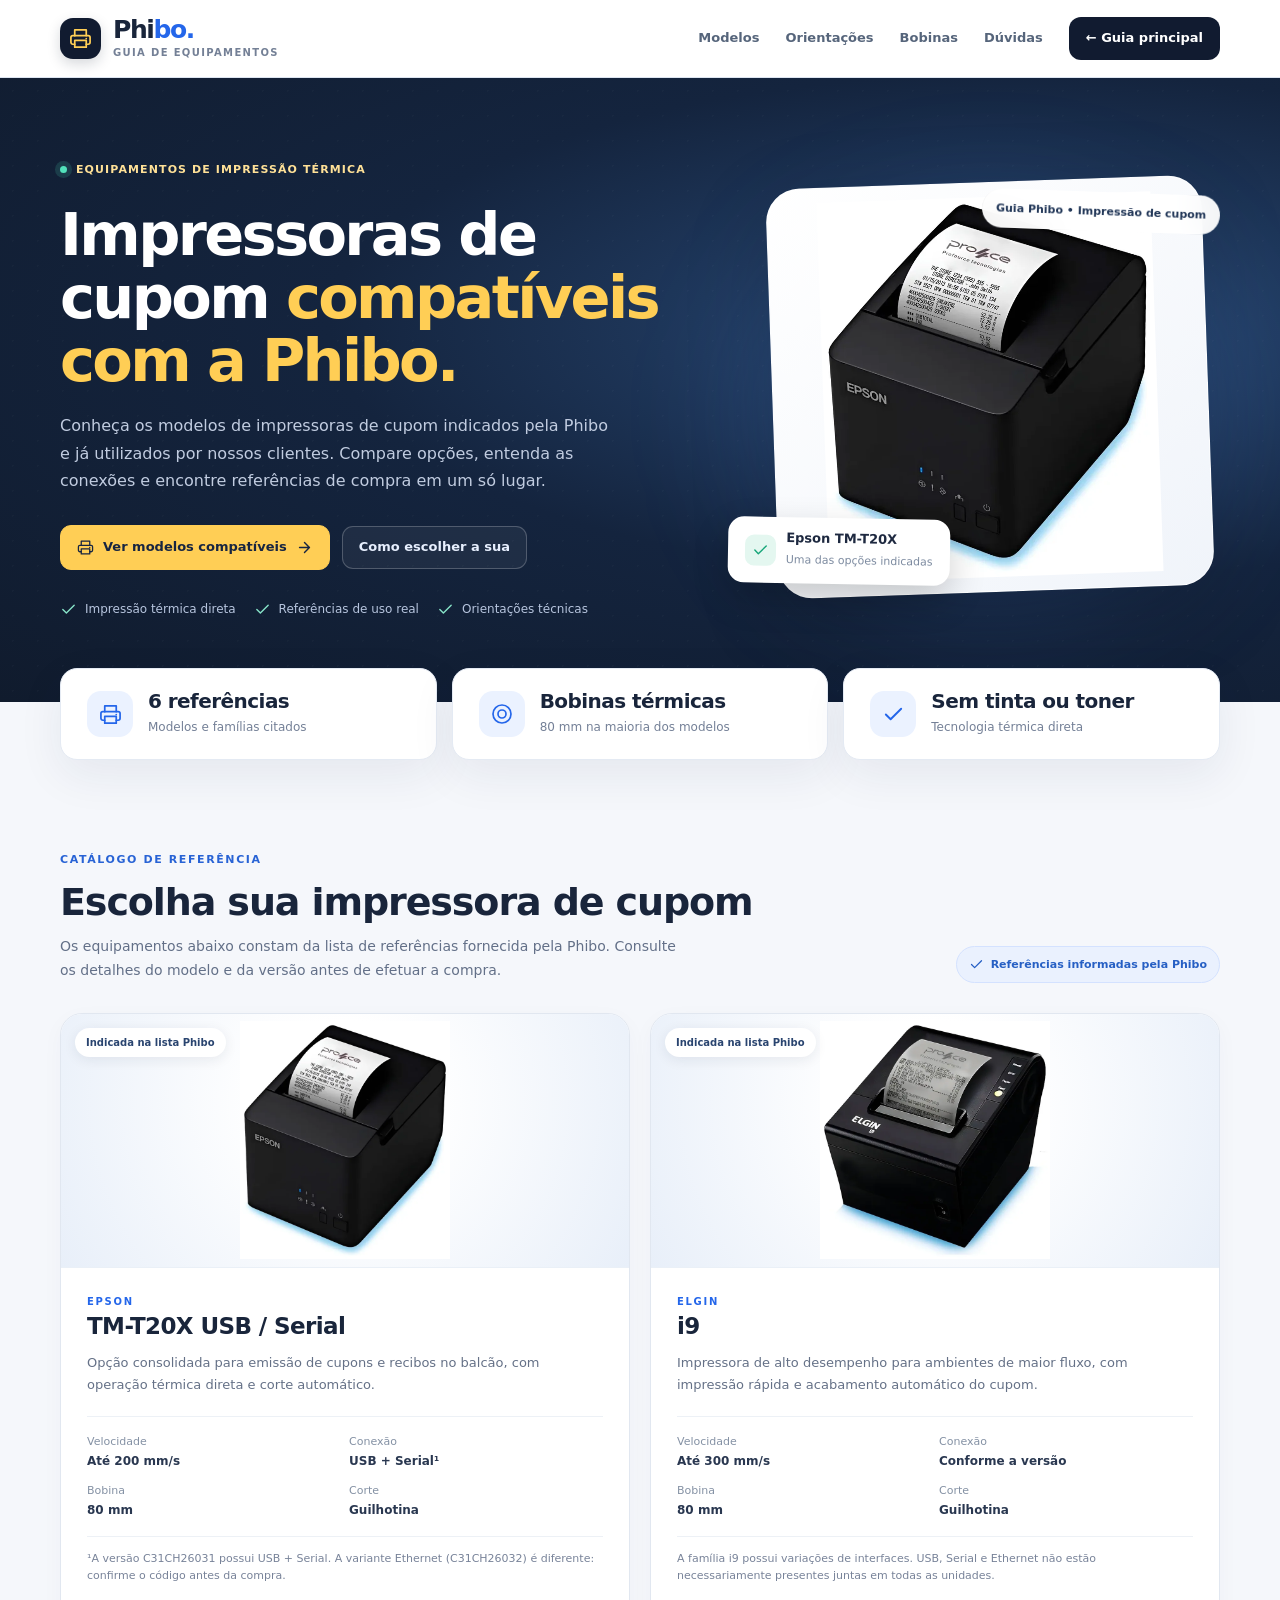
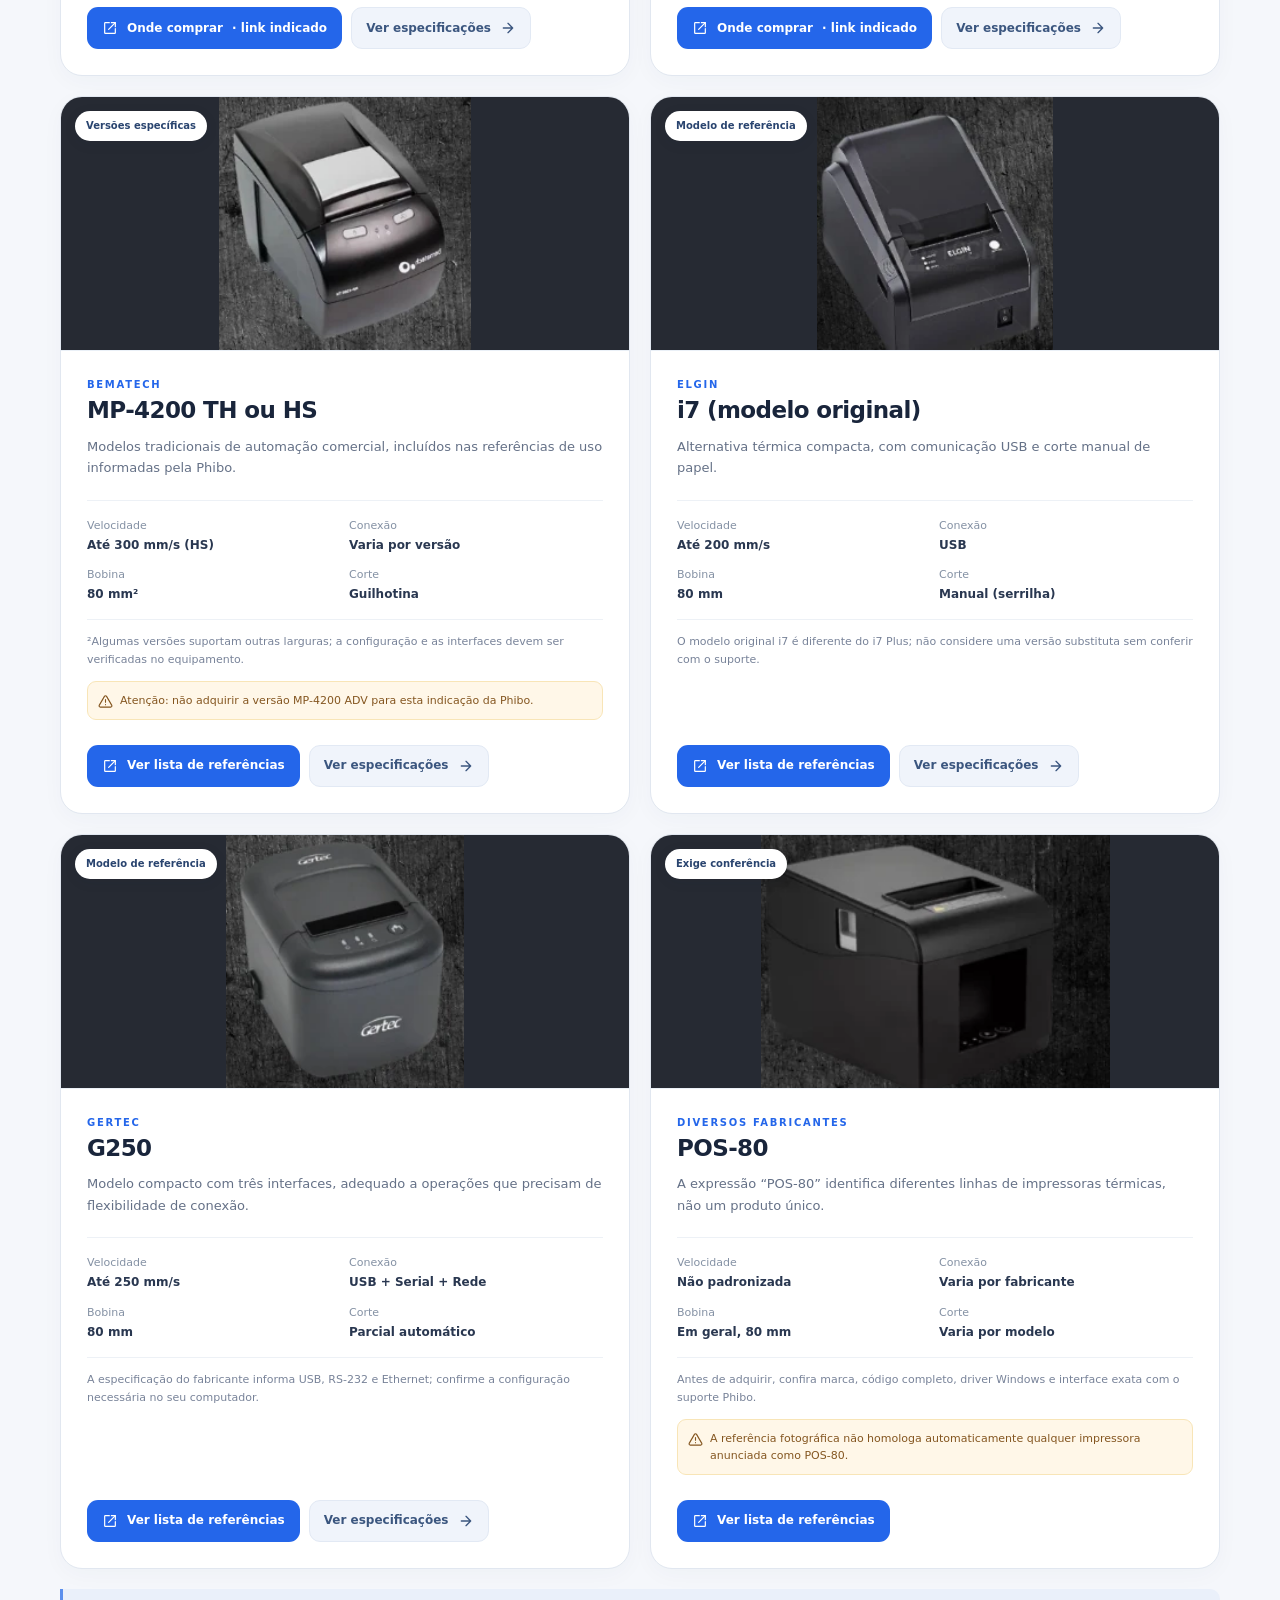
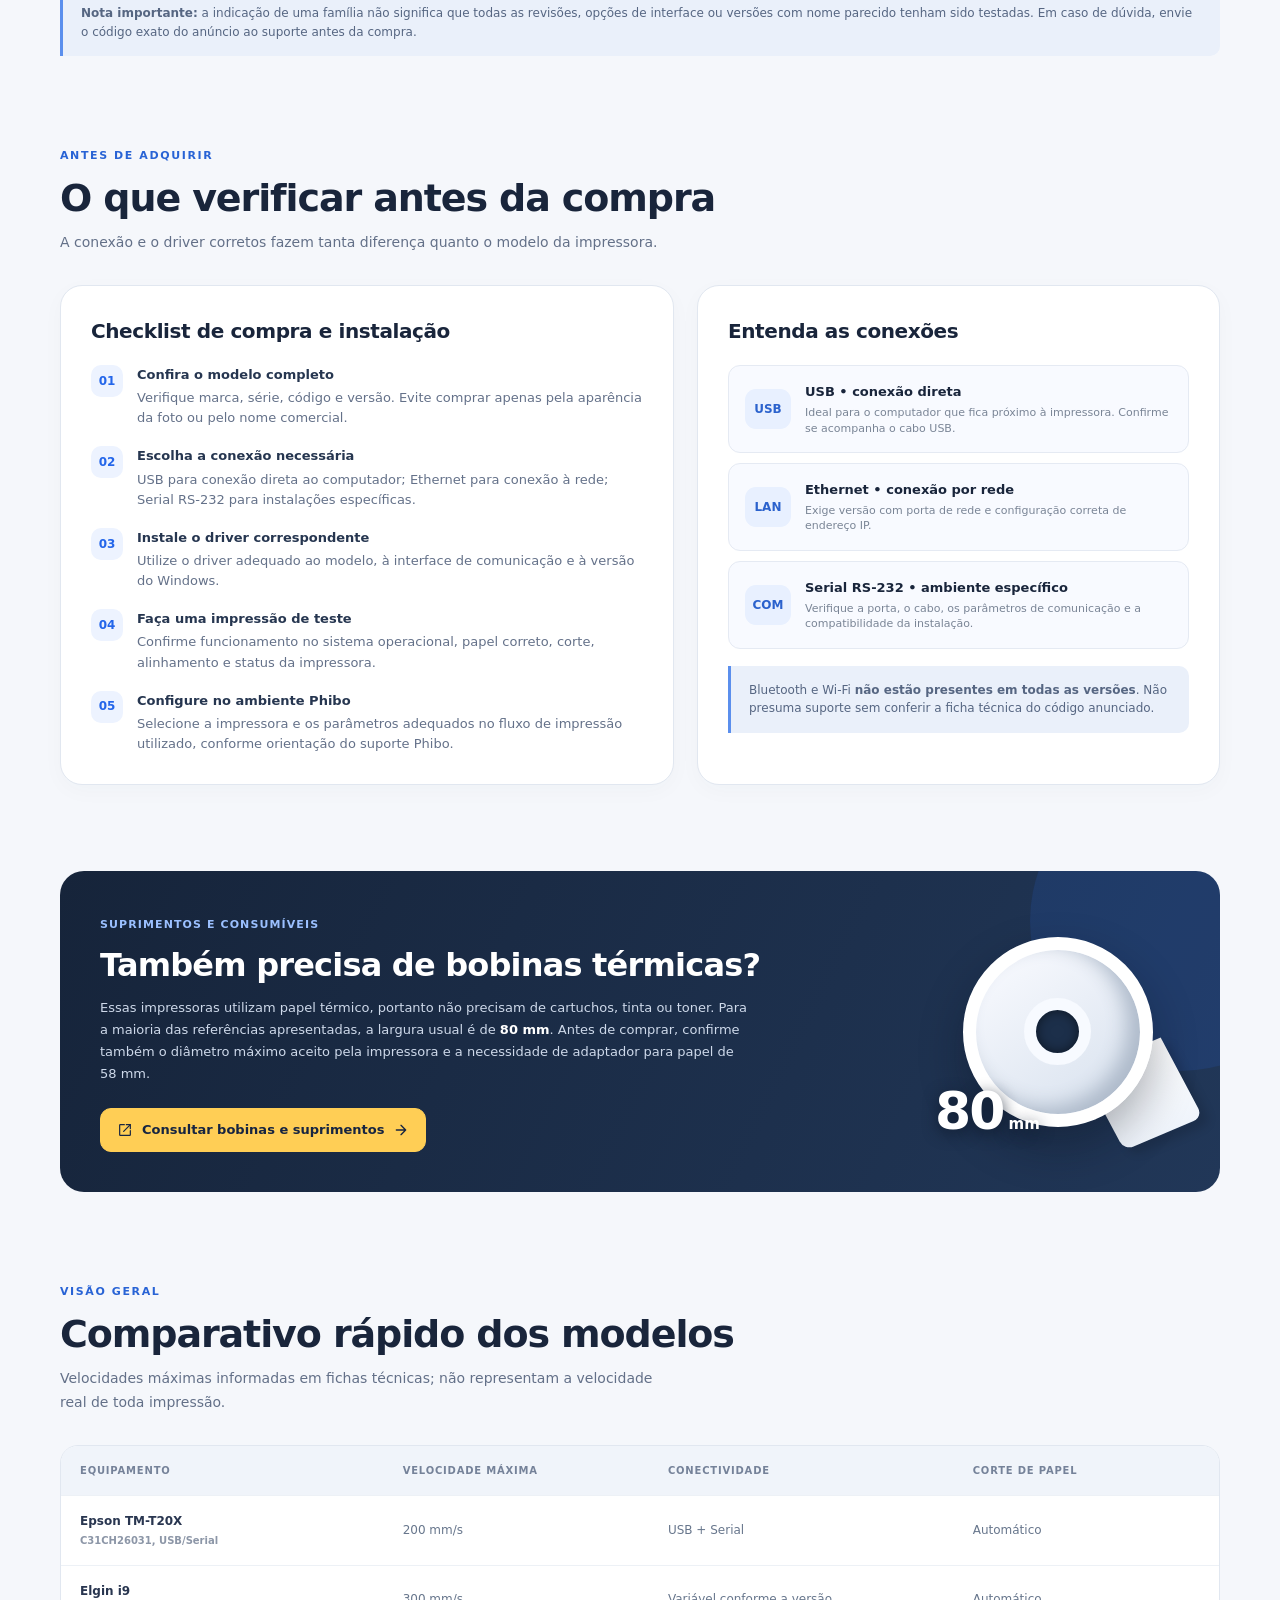
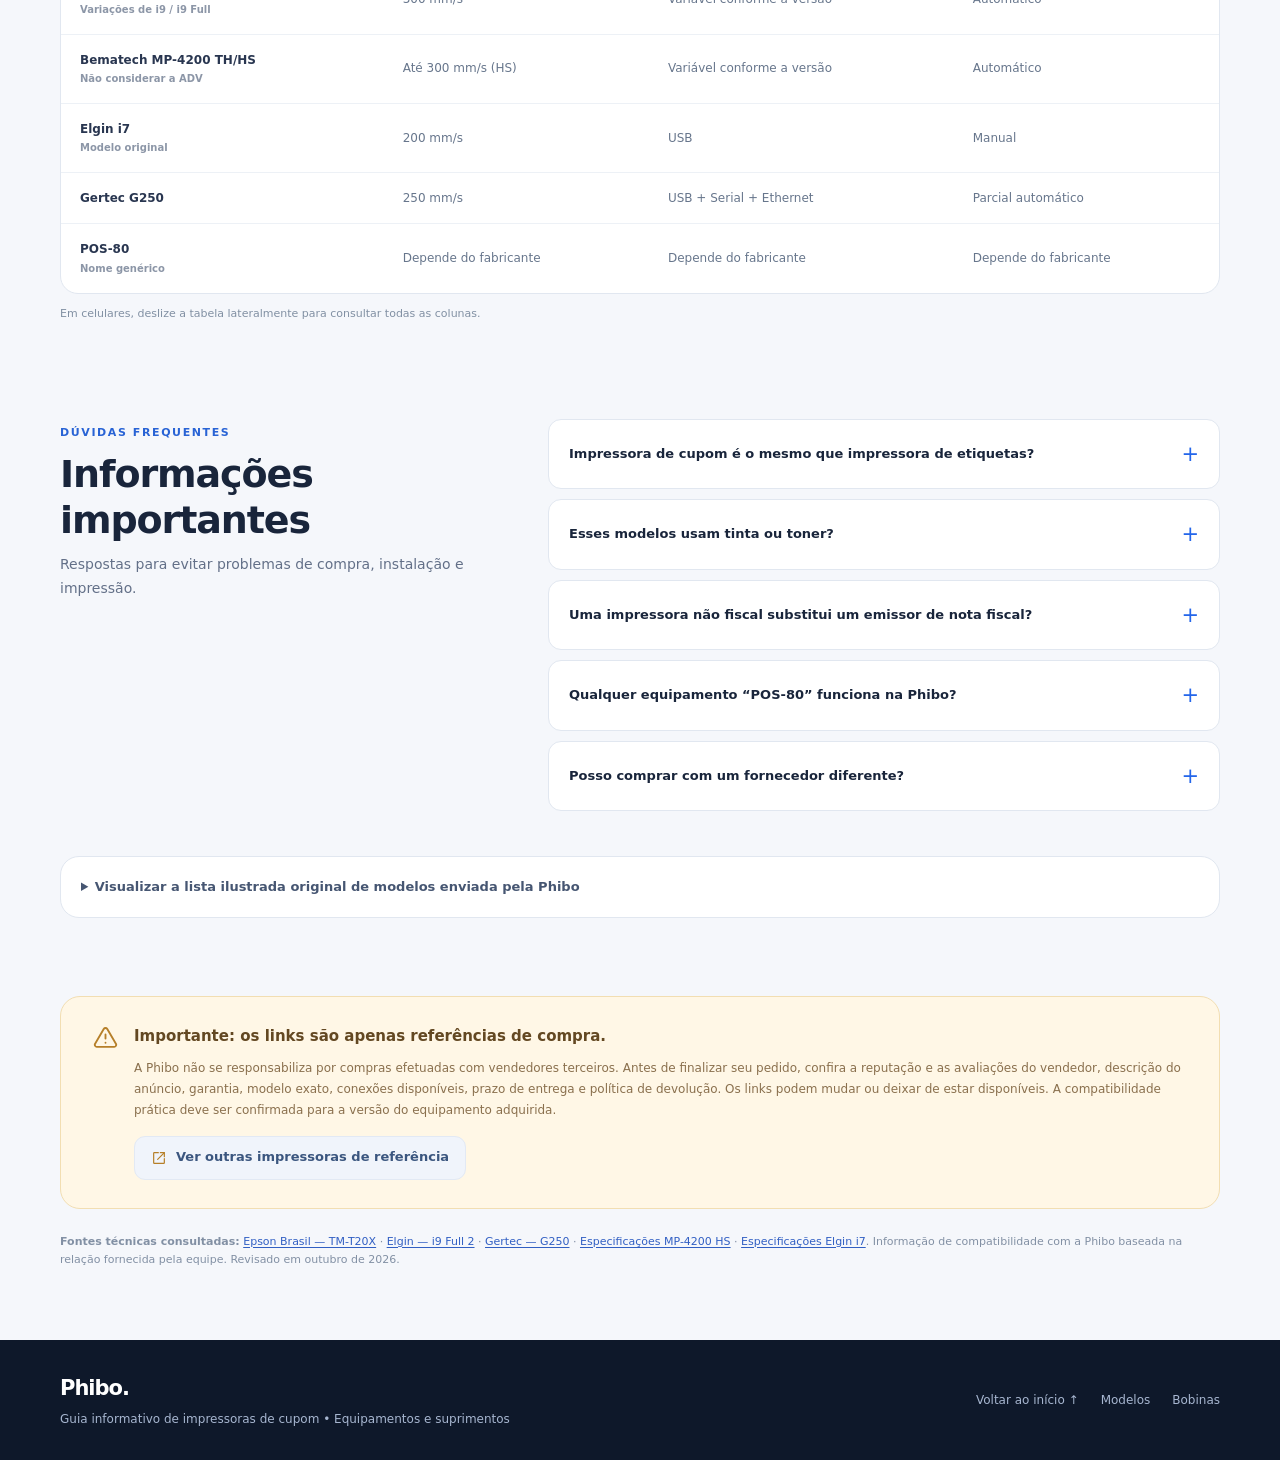
==== guia-impressoras-phibo/impressoras-cupom-phibo.html @ 9b50c6c3 "Guia Phibo v10: impressoras-cupom-phibo.html" ====
<!DOCTYPE html>
<html lang="pt-BR">
<head>
<meta charset="utf-8"><meta name="viewport" content="width=device-width,initial-scale=1">
<meta name="theme-color" content="#111b30"><meta name="description" content="Conheça impressoras térmicas de cupom indicadas para uso no sistema Phibo, compare modelos, conexões e bobinas e consulte links de compra de referência.">
<title>Impressoras de Cupom Compatíveis | Guia Phibo</title>
<style>
:root{--ink:#19253b;--muted:#637088;--muted2:#91a0b6;--navy:#111b30;--navy2:#172743;--blue:#2466ea;--bluelight:#edf3ff;--gold:#ffce55;--paper:#f5f7fb;--white:#fff;--stroke:#e1e7f0;--shadow:0 15px 45px rgba(22,42,80,.075);--radius:22px}
*{box-sizing:border-box}html{scroll-behavior:smooth;scroll-padding-top:88px}body{margin:0;font-family:Inter,ui-sans-serif,system-ui,-apple-system,BlinkMacSystemFont,"Segoe UI",sans-serif;background:var(--paper);color:var(--ink);line-height:1.55;min-width:300px}
a{color:inherit;text-decoration:none}button{font:inherit}img{max-width:100%}.container{width:min(1160px,calc(100% - 42px));margin-inline:auto}.sr-only{position:absolute;width:1px;height:1px;overflow:hidden;clip:rect(0,0,0,0)}
.header{height:78px;position:sticky;top:0;z-index:50;background:rgba(255,255,255,.94);backdrop-filter:blur(15px);border-bottom:1px solid rgba(220,228,241,.95)}.head-inner{height:100%;display:flex;align-items:center;gap:30px;justify-content:space-between}.brand{display:flex;align-items:center;gap:12px;white-space:nowrap}.brand-mark{width:41px;height:41px;border-radius:13px;background:var(--navy);color:var(--gold);display:grid;place-items:center;box-shadow:0 5px 13px rgba(17,27,48,.17)}.brand-mark svg{width:23px;height:23px}.brand-name{display:block;font-size:25px;font-weight:850;letter-spacing:-1.4px;line-height:1}.brand-name span{color:var(--blue)}.brand-sub{display:block;font-size:10px;letter-spacing:1.35px;text-transform:uppercase;color:#748096;line-height:1.4;font-weight:750;margin-top:4px}.head-nav{display:flex;align-items:center;gap:26px;font-size:13px;font-weight:650;color:#56657b}.head-nav a:hover{color:var(--blue)}.head-action{background:var(--navy);color:white!important;padding:11px 17px;border-radius:12px}.head-action:hover{background:var(--blue)}
.hero{background:radial-gradient(ellipse at 80% 40%,#294a77 0%,#14243e 48%,#101b2d 100%);color:white;overflow:hidden;position:relative}.hero:before{content:"";position:absolute;inset:0;background-image:radial-gradient(rgba(255,255,255,.08) 1px,transparent 1px);background-size:25px 25px;opacity:.28;pointer-events:none}.hero-grid{padding:78px 0 84px;display:grid;grid-template-columns:1.08fr .92fr;gap:30px;align-items:center;position:relative}.eyebrow{display:inline-flex;gap:9px;align-items:center;font-size:11px;letter-spacing:1.1px;font-weight:800;text-transform:uppercase}.hero .eyebrow{color:#ffe197}.eyebrow .dot{width:7px;height:7px;display:inline-block;background:#52e2bb;border-radius:50%;box-shadow:0 0 0 5px #52e2bb26}h1{font-size:clamp(35px,4.7vw,59px);line-height:1.07;letter-spacing:-2.65px;margin:22px 0 20px;font-weight:850;max-width:680px}h1 em{font-style:normal;color:var(--gold)}.hero-lead{font-size:16px;line-height:1.72;color:#c1cce0;max-width:560px;margin:0 0 30px}.hero-cta{display:flex;flex-wrap:wrap;gap:12px;align-items:center}.btn{display:inline-flex;align-items:center;justify-content:center;gap:9px;border:1px solid transparent;border-radius:11px;padding:13px 16px;font-size:13px;font-weight:770;line-height:1.15;transition:.18s transform,.18s background,.18s color;white-space:nowrap;cursor:pointer}.btn:hover{transform:translateY(-2px)}.btn svg{flex:none}.btn-gold{color:#172541;background:var(--gold);border-color:var(--gold)}.btn-gold:hover{background:#ffe297}.btn-outline{border:1px solid #ffffff38;background:#ffffff0d;color:#e7effe}.btn-outline:hover{background:#ffffff1b}.btn-primary{background:var(--blue);color:white}.btn-primary:hover{background:#1352ce}.btn-ghost{background:#f0f4fb;color:#3b567f;border-color:#e2e9f4}.btn-ghost:hover{background:#e7effe}.hero-proof{display:flex;gap:18px;flex-wrap:wrap;margin-top:30px;color:#b7c5de;font-size:12px}.hero-proof span{display:flex;align-items:center;gap:8px}.hero-proof svg{color:#86e2c7}.hero-art{padding:12px;position:relative;max-width:460px;margin-left:auto;width:100%}.art-glow{position:absolute;inset:12% 0 0;background:#5a9bff32;filter:blur(65px);border-radius:100%}.hero-picture{height:410px;background:linear-gradient(140deg,#fff,#f0f4fa);border:1px solid rgba(255,255,255,.6);border-radius:34px;position:relative;display:flex;align-items:center;justify-content:center;box-shadow:0 25px 85px #0003;transform:rotate(-2deg);overflow:hidden}.hero-picture img{width:94%;height:93%;object-fit:contain}.floating-label{position:absolute;left:-7%;bottom:20px;background:white;color:#1e2940;padding:13px 17px;border-radius:16px;box-shadow:0 15px 36px #0003;transform:rotate(1deg);display:flex;gap:10px;align-items:center}.floating-label .badge-check{background:#e4f7f0;color:#18a77a;border-radius:9px;display:grid;place-items:center;width:31px;height:31px}.floating-label strong{font-size:13px;display:block;line-height:1.2}.floating-label small{color:#7d8ba0;font-size:11px}.art-tag{position:absolute;right:0;top:5%;border:1px solid #ffffff3d;background:#ffffff18;backdrop-filter:blur(15px);color:#223758;background:#fffffff0;font-size:11px;font-weight:720;padding:10px 13px;border-radius:99px;transform:rotate(2deg)}
.stat-strip{position:relative;margin-top:-34px;z-index:5;display:grid;grid-template-columns:repeat(3,1fr);gap:15px}.stat{background:#fff;border:1px solid #e4eaf3;border-radius:17px;box-shadow:var(--shadow);padding:20px 26px;display:flex;align-items:center;gap:15px}.stat-icon{display:grid;place-items:center;width:46px;height:46px;background:#ebf2ff;border-radius:14px;color:var(--blue);flex-shrink:0}.stat strong{font-size:20px;line-height:1.25;display:block;letter-spacing:-.55px}.stat small{font-size:12px;color:#748097}
.section{padding-top:86px}.section-top{display:flex;justify-content:space-between;align-items:end;gap:22px;margin-bottom:30px}.section-kicker{color:#2863d5;text-transform:uppercase;letter-spacing:1.6px;font-size:11px;font-weight:850}h2{font-size:clamp(27px,3.1vw,38px);line-height:1.19;letter-spacing:-1.1px;margin:9px 0 10px;font-weight:830}.section-desc{max-width:620px;color:var(--muted);font-size:14px;margin:0;line-height:1.7}.pill{display:inline-flex;align-items:center;gap:7px;background:#eaf1fe;border:1px solid #d4e2ff;color:#265fc4;border-radius:90px;font-size:11px;font-weight:800;padding:9px 12px;white-space:nowrap}.featured-grid{display:grid;grid-template-columns:repeat(2,minmax(0,1fr));gap:20px}.other-grid{display:grid;grid-template-columns:repeat(2,minmax(0,1fr));gap:20px;margin-top:20px}.product-card{background:white;border:1px solid var(--stroke);border-radius:22px;overflow:hidden;box-shadow:0 6px 22px #213a5b08;display:flex;flex-direction:column;min-width:0}.product-card:hover{border-color:#c8d9f5;box-shadow:0 16px 42px #203a5b10}.product-visual{height:254px;position:relative;overflow:hidden;display:flex;align-items:center;justify-content:center;border-bottom:1px solid #eaf0f7}.product-visual.light{background:radial-gradient(circle at 50% 35%,#fff 25%,#e8eff9 100%)}.product-visual.dark-visual{background:#262a33}.product-visual img{height:100%;width:100%;object-fit:contain;transition:transform .25s}.product-card:hover img{transform:scale(1.045)}.product-visual.light img{height:94%;width:91%}.product-visual.dark-visual img{height:100%;width:100%;object-fit:contain}.visual-tag{position:absolute;top:14px;left:14px;border-radius:50px;padding:7px 11px;background:#fff;color:#29446f;font-size:10px;font-weight:800;box-shadow:0 3px 13px #15233a15}.product-info{padding:26px;flex:1;display:flex;flex-direction:column}.product-brand{font-size:10px;text-transform:uppercase;letter-spacing:1.7px;color:var(--blue);font-weight:850;margin-bottom:4px}.product-info h3{font-size:23px;font-weight:830;letter-spacing:-.6px;line-height:1.2;margin:0 0 11px}.product-desc{font-size:13px;color:#657187;line-height:1.68;margin:0 0 20px;min-height:44px}.spec-list{display:grid;grid-template-columns:1fr 1fr;gap:12px 8px;border-top:1px solid #edf1f6;border-bottom:1px solid #edf1f6;padding:16px 0}.spec-list span{font-size:11px;color:#8491a4;display:block;margin-bottom:3px}.spec-list strong{font-size:12px;color:#293750;display:block;line-height:1.45}.product-note{color:#788399;font-size:11px;line-height:1.58;margin:13px 0}.product-warning{font-size:11px;color:#845620;background:#fff7e8;border:1px solid #f8e5b7;border-radius:9px;padding:10px;display:flex;align-items:flex-start;gap:7px;margin:0 0 15px}.product-warning svg{flex:none;margin-top:2px}.product-actions{display:flex;flex-wrap:wrap;gap:9px;align-items:center;margin-top:auto;padding-top:10px}.product-actions .btn{font-size:12px;padding:12px 14px}.reference-note{margin-top:20px;border-left:3px solid #5b8fed;background:#eaf0fa;color:#566682;font-size:12px;border-radius:0 10px 10px 0;padding:15px 18px}
.guide-grid{display:grid;grid-template-columns:1.08fr .92fr;gap:23px}.guide-panel{background:white;border:1px solid var(--stroke);border-radius:22px;padding:30px;box-shadow:0 6px 22px #213a5b07}.guide-panel h3{font-size:20px;letter-spacing:-.4px;margin:0 0 18px}.guide-points{list-style:none;padding:0;margin:0;display:grid;gap:18px}.guide-points li{display:flex;gap:14px;font-size:13px;color:#647189;line-height:1.55}.guide-points .num{width:32px;height:32px;border-radius:10px;display:grid;place-items:center;color:var(--blue);background:#edf3ff;font-size:12px;font-weight:850;flex-shrink:0}.guide-points strong{color:#263650;display:block;margin:0 0 3px;font-size:13px}.connection-grid{display:grid;grid-template-columns:1fr;gap:10px}.connection{border:1px solid #e5eaf3;background:#f8faff;border-radius:12px;padding:16px;display:flex;gap:14px;align-items:center}.connection-icon{height:40px;min-width:46px;background:#e8f0ff;border-radius:11px;color:#2b62cd;font-weight:850;font-size:12px;display:grid;place-items:center}.connection strong{display:block;font-size:13px}.connection small{font-size:11px;color:#7a8596;line-height:1.4;display:block;margin-top:3px}.paper-band{background:linear-gradient(116deg,#16243a,#213758);border-radius:24px;color:#fff;padding:40px;display:grid;grid-template-columns:1fr 245px;gap:35px;align-items:center;overflow:hidden;position:relative}.paper-band::after{content:"";position:absolute;width:300px;height:300px;background:#2e71ff20;right:-110px;top:-100px;border-radius:50%}.paper-band h2{font-size:32px;letter-spacing:-.8px;margin:10px 0}.paper-band p{color:#ced9ea;line-height:1.7;font-size:13px;max-width:650px}.paper-band .btn{margin-top:10px}.roll-graphic{position:relative;z-index:1;display:flex;align-items:center;justify-content:center}.roll-body{width:190px;height:190px;background:linear-gradient(145deg,#fafbff,#d6e0ed);border:13px solid #fff;border-radius:50%;display:grid;place-items:center;box-shadow:inset -13px -7px 19px #aebaca,0 20px 45px #08101c55}.roll-center{width:67px;height:67px;border-radius:50%;background:#1c2f4a;border:12px solid #f7faff;box-shadow:inset 0 0 12px #0008}.roll-ribbon{position:absolute;width:85px;height:90px;background:linear-gradient(#fff,#eff4fb);bottom:-12px;right:-5px;transform:rotate(-28deg) skewY(5deg);border-radius:0 0 10px 10px;box-shadow:5px 9px 10px #0002;z-index:-1}.big-80{font-size:52px;line-height:1;font-weight:850;letter-spacing:-2px;color:#fff;position:absolute;bottom:-10px;left:0;text-shadow:0 4px 15px #101b2de0}.big-80 small{font-size:15px;letter-spacing:0}
.compare-wrap{overflow-x:auto;border:1px solid var(--stroke);border-radius:18px;background:white}.compare{border-collapse:collapse;width:100%;min-width:730px;text-align:left;font-size:12px}.compare th{text-transform:uppercase;letter-spacing:.8px;font-size:10px;color:#758299;background:#f0f4fa;padding:17px 19px}.compare td{padding:16px 19px;border-top:1px solid #edf1f6;color:#67768c;vertical-align:middle}.compare td:first-child{font-weight:800;color:#293650}.compare tr:hover td{background:#f9fbff}.compare small{display:block;font-size:10px;color:#8c96a7;margin-top:2px}.note-small{font-size:11px;color:#8190a3;margin-top:11px}
.faq-grid{display:grid;grid-template-columns:.8fr 1.2fr;gap:40px}.faq-grid .section-top{display:block;margin-bottom:0}.faq-item{border:1px solid var(--stroke);background:white;border-radius:13px;margin-bottom:10px;overflow:hidden}.faq-item summary{cursor:pointer;font-weight:750;font-size:13px;list-style:none;display:flex;align-items:center;justify-content:space-between;gap:20px;padding:18px 20px}.faq-item summary::-webkit-details-marker{display:none}.faq-item summary:after{content:'+';font-size:21px;color:var(--blue);font-weight:450}.faq-item[open] summary:after{content:'−'}.faq-item p{margin:0 20px 20px;color:#68768e;font-size:12px;line-height:1.7}.overview{margin-top:35px;padding:20px;background:white;border:1px solid var(--stroke);border-radius:19px}.overview summary{font-size:13px;color:#465672;font-weight:750;cursor:pointer}.overview img{display:block;width:min(620px,100%);height:auto;margin:18px auto 4px;border-radius:12px}
.disclaimer{margin-top:78px;background:#fff7e6;border:1px solid #f2deb2;border-radius:20px;padding:28px 32px;display:flex;gap:16px;align-items:flex-start}.disclaimer svg{color:#b67f29;flex:none}.disclaimer strong{font-size:15px;color:#634822;display:block}.disclaimer p{font-size:12px;color:#8a704e;line-height:1.75;margin:9px 0 0}.source-area{font-size:11px;color:#8290a4;margin:24px 0 70px;line-height:1.7}.source-area a{color:#315fc3;text-decoration:underline;text-underline-offset:2px}.footer{background:#0e182a;color:#a7b6d0;padding:32px 0}.footer-inner{display:flex;justify-content:space-between;gap:24px;align-items:center;flex-wrap:wrap}.footer strong{color:white;font-size:21px;letter-spacing:-1px}.footer p{margin:5px 0 0;font-size:12px}.footer-links{display:flex;gap:22px;font-size:12px}.footer-links a:hover{color:#fff}
@media(max-width:980px){.head-nav{gap:14px}.hero-grid{grid-template-columns:1fr 380px}.hero-picture{height:340px}.floating-label{left:-12px}.other-grid,.featured-grid{gap:15px}.product-info{padding:21px}.product-actions .btn{font-size:11px;padding:11px}}
@media(max-width:740px){.header{height:69px}.head-inner{gap:12px}.head-nav a:not(.head-action){display:none}.head-nav{gap:0}.brand-mark{width:36px;height:36px;border-radius:11px}.brand-name{font-size:22px}.hero-grid{grid-template-columns:1fr;padding:48px 0 68px;gap:24px}h1{letter-spacing:-1.7px;font-size:43px}.hero-lead{font-size:14px}.hero-art{margin-inline:auto;max-width:370px}.hero-picture{height:325px}.floating-label{left:0}.stat-strip{grid-template-columns:1fr;gap:10px;margin-top:-27px}.stat{padding:12px 18px}.stat-icon{width:38px;height:38px}.stat strong{font-size:16px}.stat small{font-size:11px}.section{padding-top:66px}.section-top{display:block}.section-top>.pill{margin-top:17px}.featured-grid,.other-grid{grid-template-columns:1fr}.product-visual{height:300px}.guide-grid{grid-template-columns:1fr}.guide-panel{padding:24px}.paper-band{grid-template-columns:1fr;padding:29px}.paper-band h2{font-size:29px}.roll-graphic{display:none}.faq-grid{grid-template-columns:1fr;gap:22px}.disclaimer{margin-top:55px;padding:20px}.footer-inner{align-items:flex-start;flex-direction:column}}
@media(max-width:420px){.container{width:calc(100% - 28px)}.brand-sub{font-size:8px}.head-action{font-size:11px;padding:9px 10px}h1{font-size:38px}.hero-proof{gap:12px}.hero-art{max-width:320px}.hero-picture{height:285px}.floating-label{bottom:2px;font-size:11px}.hero-cta .btn{width:100%}.product-visual{height:245px}.product-actions .btn{flex:1}.desktop-only{display:none}}
@media(prefers-reduced-motion:reduce){html{scroll-behavior:auto}*,*:before,*:after{transition:none!important}}
@media print{.header,.hero-cta,.product-actions,.footer-links,.source-area{display:none!important}.hero{background:white;color:#152139}.hero-lead{color:#46536b}.hero-grid{padding:25px 0}.hero-picture{height:175px;box-shadow:none}.stat-strip{margin:0}.section{padding-top:30px}.product-card,.guide-panel{box-shadow:none;break-inside:avoid}.product-visual{height:150px}.overview{display:none}}
</style>
<style>
html.phibo-embedded .header,html.phibo-embedded .footer{display:none!important}
html.phibo-embedded body{overflow-x:hidden}
html.phibo-embedded .container{width:min(100% - 30px,1120px)}
html.phibo-embedded .hero-grid{padding-top:46px}
@media(max-width:680px){html.phibo-embedded .container{width:calc(100% - 24px)}html.phibo-embedded .hero-grid{padding-top:25px}}
</style><script>if(new URLSearchParams(location.search).has('integrado'))document.documentElement.classList.add('phibo-embedded');</script></head>
<body>
<header class="header"><div class="container head-inner"><a href="#inicio" class="brand" aria-label="Phibo: voltar ao início"><span class="brand-mark"><svg viewBox="0 0 24 24" width="22" height="22" fill="none" stroke="currentColor" stroke-width="1.8" stroke-linecap="round" stroke-linejoin="round"><path d="M6 9V3h12v6"/><path d="M6 18H4a2 2 0 0 1-2-2v-5a2 2 0 0 1 2-2h16a2 2 0 0 1 2 2v5a2 2 0 0 1-2 2h-2"/><path d="M6 14h12v7H6z"/><path d="M18 12h.01"/></svg></span><span><span class="brand-name">Phi<span>bo.</span></span><span class="brand-sub">Guia de equipamentos</span></span></a><nav class="head-nav" aria-label="Navegação"><a href="#modelos">Modelos</a><a href="#orientacoes">Orientações</a><a href="#bobinas">Bobinas</a><a href="#duvidas">Dúvidas</a><a class="head-action" href="index.html#impressoras-de-cupom">← Guia principal</a></nav></div></header>
<main id="inicio">
<section class="hero"><div class="container hero-grid"><div><span class="eyebrow"><i class="dot"></i> EQUIPAMENTOS DE IMPRESSÃO TÉRMICA</span><h1>Impressoras de cupom <em>compatíveis com a Phibo.</em></h1><p class="hero-lead">Conheça os modelos de impressoras de cupom indicados pela Phibo e já utilizados por nossos clientes. Compare opções, entenda as conexões e encontre referências de compra em um só lugar.</p><div class="hero-cta"><a class="btn btn-gold" href="#modelos"><svg viewBox="0 0 24 24" width="17" height="17" fill="none" stroke="currentColor" stroke-width="1.8" stroke-linecap="round" stroke-linejoin="round"><path d="M6 9V3h12v6"/><path d="M6 18H4a2 2 0 0 1-2-2v-5a2 2 0 0 1 2-2h16a2 2 0 0 1 2 2v5a2 2 0 0 1-2 2h-2"/><path d="M6 14h12v7H6z"/><path d="M18 12h.01"/></svg> Ver modelos compatíveis <svg viewBox="0 0 24 24" width="17" height="17" fill="none" stroke="currentColor" stroke-width="2" stroke-linecap="round" stroke-linejoin="round"><path d="M5 12h14m-7-7 7 7-7 7"/></svg></a><a class="btn btn-outline" href="#orientacoes">Como escolher a sua</a></div><div class="hero-proof"><span><svg viewBox="0 0 24 24" width="17" height="17" fill="none" stroke="currentColor" stroke-width="2" stroke-linecap="round" stroke-linejoin="round"><path d="m20 6-11 11-5-5"/></svg> Impressão térmica direta</span><span><svg viewBox="0 0 24 24" width="17" height="17" fill="none" stroke="currentColor" stroke-width="2" stroke-linecap="round" stroke-linejoin="round"><path d="m20 6-11 11-5-5"/></svg> Referências de uso real</span><span><svg viewBox="0 0 24 24" width="17" height="17" fill="none" stroke="currentColor" stroke-width="2" stroke-linecap="round" stroke-linejoin="round"><path d="m20 6-11 11-5-5"/></svg> Orientações técnicas</span></div></div><div class="hero-art"><div class="art-glow"></div><div class="hero-picture"><img src="[data-uri]" alt="Impressora térmica Epson TM-T20X apresentada como referência" fetchpriority="high"></div><div class="floating-label"><span class="badge-check"><svg viewBox="0 0 24 24" width="17" height="17" fill="none" stroke="currentColor" stroke-width="2" stroke-linecap="round" stroke-linejoin="round"><path d="m20 6-11 11-5-5"/></svg></span><span><strong>Epson TM-T20X</strong><small>Uma das opções indicadas</small></span></div><span class="art-tag">Guia Phibo • Impressão de cupom</span></div></div></section>
<div class="container stat-strip" aria-label="Destaques"><div class="stat"><span class="stat-icon"><svg viewBox="0 0 24 24" width="23" height="23" fill="none" stroke="currentColor" stroke-width="1.8" stroke-linecap="round" stroke-linejoin="round"><path d="M6 9V3h12v6"/><path d="M6 18H4a2 2 0 0 1-2-2v-5a2 2 0 0 1 2-2h16a2 2 0 0 1 2 2v5a2 2 0 0 1-2 2h-2"/><path d="M6 14h12v7H6z"/><path d="M18 12h.01"/></svg></span><div><strong>6 referências</strong><small>Modelos e famílias citados</small></div></div><div class="stat"><span class="stat-icon"><svg width="24" height="24" viewBox="0 0 24 24" fill="none" stroke="currentColor" stroke-width="1.7"><rect x="3" y="3" width="18" height="18" rx="9"/><circle cx="12" cy="12" r="4"/></svg></span><div><strong>Bobinas térmicas</strong><small>80 mm na maioria dos modelos</small></div></div><div class="stat"><span class="stat-icon"><svg viewBox="0 0 24 24" width="23" height="23" fill="none" stroke="currentColor" stroke-width="2" stroke-linecap="round" stroke-linejoin="round"><path d="m20 6-11 11-5-5"/></svg></span><div><strong>Sem tinta ou toner</strong><small>Tecnologia térmica direta</small></div></div></div>
<section class="section container" id="modelos"><div class="section-top"><div><span class="section-kicker">CATÁLOGO DE REFERÊNCIA</span><h2>Escolha sua impressora de cupom</h2><p class="section-desc">Os equipamentos abaixo constam da lista de referências fornecida pela Phibo. Consulte os detalhes do modelo e da versão antes de efetuar a compra.</p></div><span class="pill"><svg viewBox="0 0 24 24" width="15" height="15" fill="none" stroke="currentColor" stroke-width="2" stroke-linecap="round" stroke-linejoin="round"><path d="m20 6-11 11-5-5"/></svg> Referências informadas pela Phibo</span></div><div class="featured-grid"><article class="product-card featured" id="epson">
      <div class="product-visual light"><img src="[data-uri]" alt="Fotografia de referência da impressora TM-T20X USB / Serial"><span class="visual-tag">Indicada na lista Phibo</span></div>
      <div class="product-info">
       <div class="product-brand">EPSON</div><h3>TM-T20X USB / Serial</h3><p class="product-desc">Opção consolidada para emissão de cupons e recibos no balcão, com operação térmica direta e corte automático.</p>
       <div class="spec-list">
        <div><span>Velocidade</span><strong>Até 200 mm/s</strong></div>
        <div><span>Conexão</span><strong>USB + Serial¹</strong></div>
        <div><span>Bobina</span><strong>80 mm</strong></div>
        <div><span>Corte</span><strong>Guilhotina</strong></div>
       </div><p class="product-note">¹A versão C31CH26031 possui USB + Serial. A variante Ethernet (C31CH26032) é diferente: confirme o código antes da compra.</p>
       <div class="product-actions"><a class="btn btn-primary" href="https://mercadolivre.com/sec/2nF2anp" rel="noopener noreferrer sponsored" target="_blank"><svg viewBox="0 0 24 24" width="16" height="16" fill="none" stroke="currentColor" stroke-width="1.8" stroke-linecap="round" stroke-linejoin="round"><path d="M14 4h6v6"/><path d="M10 14 20 4"/><path d="M20 13v6a1 1 0 0 1-1 1H5a1 1 0 0 1-1-1V5a1 1 0 0 1 1-1h6"/></svg> Onde comprar <span class="desktop-only">· link indicado</span></a><a class="btn btn-ghost" href="https://epson.com.br/Para-empresas/Impressoras/Impressoras-de-Pontos-de-Venda/Impressora-de-Recibos-Epson-TM-T20X-(Serial-USB)/p/C31CH26031" rel="noopener noreferrer" target="_blank">Ver especificações <svg viewBox="0 0 24 24" width="16" height="16" fill="none" stroke="currentColor" stroke-width="2" stroke-linecap="round" stroke-linejoin="round"><path d="M5 12h14m-7-7 7 7-7 7"/></svg></a></div>
      </div>
    </article><article class="product-card featured" id="i9">
      <div class="product-visual light"><img src="[data-uri]" alt="Fotografia de referência da impressora i9"><span class="visual-tag">Indicada na lista Phibo</span></div>
      <div class="product-info">
       <div class="product-brand">ELGIN</div><h3>i9</h3><p class="product-desc">Impressora de alto desempenho para ambientes de maior fluxo, com impressão rápida e acabamento automático do cupom.</p>
       <div class="spec-list">
        <div><span>Velocidade</span><strong>Até 300 mm/s</strong></div>
        <div><span>Conexão</span><strong>Conforme a versão</strong></div>
        <div><span>Bobina</span><strong>80 mm</strong></div>
        <div><span>Corte</span><strong>Guilhotina</strong></div>
       </div><p class="product-note">A família i9 possui variações de interfaces. USB, Serial e Ethernet não estão necessariamente presentes juntas em todas as unidades.</p>
       <div class="product-actions"><a class="btn btn-primary" href="https://mercadolivre.com/sec/1BzNvro" rel="noopener noreferrer sponsored" target="_blank"><svg viewBox="0 0 24 24" width="16" height="16" fill="none" stroke="currentColor" stroke-width="1.8" stroke-linecap="round" stroke-linejoin="round"><path d="M14 4h6v6"/><path d="M10 14 20 4"/><path d="M20 13v6a1 1 0 0 1-1 1H5a1 1 0 0 1-1-1V5a1 1 0 0 1 1-1h6"/></svg> Onde comprar <span class="desktop-only">· link indicado</span></a><a class="btn btn-ghost" href="https://www.elgin.com.br/impressora-termica-cupom-i9-full-2/p" rel="noopener noreferrer" target="_blank">Ver especificações <svg viewBox="0 0 24 24" width="16" height="16" fill="none" stroke="currentColor" stroke-width="2" stroke-linecap="round" stroke-linejoin="round"><path d="M5 12h14m-7-7 7 7-7 7"/></svg></a></div>
      </div>
    </article></div><div class="other-grid"><article class="product-card " id="bematech">
      <div class="product-visual dark-visual"><img src="[data-uri]" alt="Fotografia de referência da impressora MP-4200 TH ou HS"><span class="visual-tag">Versões específicas</span></div>
      <div class="product-info">
       <div class="product-brand">BEMATECH</div><h3>MP-4200 TH ou HS</h3><p class="product-desc">Modelos tradicionais de automação comercial, incluídos nas referências de uso informadas pela Phibo.</p>
       <div class="spec-list">
        <div><span>Velocidade</span><strong>Até 300 mm/s (HS)</strong></div>
        <div><span>Conexão</span><strong>Varia por versão</strong></div>
        <div><span>Bobina</span><strong>80 mm²</strong></div>
        <div><span>Corte</span><strong>Guilhotina</strong></div>
       </div><p class="product-note">²Algumas versões suportam outras larguras; a configuração e as interfaces devem ser verificadas no equipamento.</p><p class="product-warning"><svg viewBox="0 0 24 24" width="15" height="15" fill="none" stroke="currentColor" stroke-width="1.8" stroke-linecap="round" stroke-linejoin="round"><path d="M10.3 3.8 1.9 18.2A2 2 0 0 0 3.6 21h16.8a2 2 0 0 0 1.7-2.8L13.7 3.8a2 2 0 0 0-3.4 0Z"/><path d="M12 9v4m0 4h.01"/></svg> Atenção: não adquirir a versão MP-4200 ADV para esta indicação da Phibo.</p>
       <div class="product-actions"><a class="btn btn-primary" href="https://mercadolivre.com/sec/2wyWGxZ" rel="noopener noreferrer sponsored" target="_blank"><svg viewBox="0 0 24 24" width="16" height="16" fill="none" stroke="currentColor" stroke-width="1.8" stroke-linecap="round" stroke-linejoin="round"><path d="M14 4h6v6"/><path d="M10 14 20 4"/><path d="M20 13v6a1 1 0 0 1-1 1H5a1 1 0 0 1-1-1V5a1 1 0 0 1 1-1h6"/></svg> Ver lista de referências</a><a class="btn btn-ghost" href="https://www.bztech.com.br/bematech/impressora-mp-4200" rel="noopener noreferrer" target="_blank">Ver especificações <svg viewBox="0 0 24 24" width="16" height="16" fill="none" stroke="currentColor" stroke-width="2" stroke-linecap="round" stroke-linejoin="round"><path d="M5 12h14m-7-7 7 7-7 7"/></svg></a></div>
      </div>
    </article><article class="product-card " id="i7">
      <div class="product-visual dark-visual"><img src="[data-uri]" alt="Fotografia de referência da impressora i7 (modelo original)"><span class="visual-tag">Modelo de referência</span></div>
      <div class="product-info">
       <div class="product-brand">ELGIN</div><h3>i7 (modelo original)</h3><p class="product-desc">Alternativa térmica compacta, com comunicação USB e corte manual de papel.</p>
       <div class="spec-list">
        <div><span>Velocidade</span><strong>Até 200 mm/s</strong></div>
        <div><span>Conexão</span><strong>USB</strong></div>
        <div><span>Bobina</span><strong>80 mm</strong></div>
        <div><span>Corte</span><strong>Manual (serrilha)</strong></div>
       </div><p class="product-note">O modelo original i7 é diferente do i7 Plus; não considere uma versão substituta sem conferir com o suporte.</p>
       <div class="product-actions"><a class="btn btn-primary" href="https://mercadolivre.com/sec/2wyWGxZ" rel="noopener noreferrer sponsored" target="_blank"><svg viewBox="0 0 24 24" width="16" height="16" fill="none" stroke="currentColor" stroke-width="1.8" stroke-linecap="round" stroke-linejoin="round"><path d="M14 4h6v6"/><path d="M10 14 20 4"/><path d="M20 13v6a1 1 0 0 1-1 1H5a1 1 0 0 1-1-1V5a1 1 0 0 1 1-1h6"/></svg> Ver lista de referências</a><a class="btn btn-ghost" href="https://assismac.com.br/produto/impressora-termica-nao-fiscal-elgin-i7/" rel="noopener noreferrer" target="_blank">Ver especificações <svg viewBox="0 0 24 24" width="16" height="16" fill="none" stroke="currentColor" stroke-width="2" stroke-linecap="round" stroke-linejoin="round"><path d="M5 12h14m-7-7 7 7-7 7"/></svg></a></div>
      </div>
    </article><article class="product-card " id="gertec">
      <div class="product-visual dark-visual"><img src="[data-uri]" alt="Fotografia de referência da impressora G250"><span class="visual-tag">Modelo de referência</span></div>
      <div class="product-info">
       <div class="product-brand">GERTEC</div><h3>G250</h3><p class="product-desc">Modelo compacto com três interfaces, adequado a operações que precisam de flexibilidade de conexão.</p>
       <div class="spec-list">
        <div><span>Velocidade</span><strong>Até 250 mm/s</strong></div>
        <div><span>Conexão</span><strong>USB + Serial + Rede</strong></div>
        <div><span>Bobina</span><strong>80 mm</strong></div>
        <div><span>Corte</span><strong>Parcial automático</strong></div>
       </div><p class="product-note">A especificação do fabricante informa USB, RS-232 e Ethernet; confirme a configuração necessária no seu computador.</p>
       <div class="product-actions"><a class="btn btn-primary" href="https://mercadolivre.com/sec/2wyWGxZ" rel="noopener noreferrer sponsored" target="_blank"><svg viewBox="0 0 24 24" width="16" height="16" fill="none" stroke="currentColor" stroke-width="1.8" stroke-linecap="round" stroke-linejoin="round"><path d="M14 4h6v6"/><path d="M10 14 20 4"/><path d="M20 13v6a1 1 0 0 1-1 1H5a1 1 0 0 1-1-1V5a1 1 0 0 1 1-1h6"/></svg> Ver lista de referências</a><a class="btn btn-ghost" href="https://www.gertec.com.br/produtos/impressora-termica-g250/" rel="noopener noreferrer" target="_blank">Ver especificações <svg viewBox="0 0 24 24" width="16" height="16" fill="none" stroke="currentColor" stroke-width="2" stroke-linecap="round" stroke-linejoin="round"><path d="M5 12h14m-7-7 7 7-7 7"/></svg></a></div>
      </div>
    </article><article class="product-card " id="pos80">
      <div class="product-visual dark-visual"><img src="[data-uri]" alt="Fotografia de referência da impressora POS-80"><span class="visual-tag">Exige conferência</span></div>
      <div class="product-info">
       <div class="product-brand">DIVERSOS FABRICANTES</div><h3>POS-80</h3><p class="product-desc">A expressão “POS-80” identifica diferentes linhas de impressoras térmicas, não um produto único.</p>
       <div class="spec-list">
        <div><span>Velocidade</span><strong>Não padronizada</strong></div>
        <div><span>Conexão</span><strong>Varia por fabricante</strong></div>
        <div><span>Bobina</span><strong>Em geral, 80 mm</strong></div>
        <div><span>Corte</span><strong>Varia por modelo</strong></div>
       </div><p class="product-note">Antes de adquirir, confira marca, código completo, driver Windows e interface exata com o suporte Phibo.</p><p class="product-warning"><svg viewBox="0 0 24 24" width="15" height="15" fill="none" stroke="currentColor" stroke-width="1.8" stroke-linecap="round" stroke-linejoin="round"><path d="M10.3 3.8 1.9 18.2A2 2 0 0 0 3.6 21h16.8a2 2 0 0 0 1.7-2.8L13.7 3.8a2 2 0 0 0-3.4 0Z"/><path d="M12 9v4m0 4h.01"/></svg> A referência fotográfica não homologa automaticamente qualquer impressora anunciada como POS-80.</p>
       <div class="product-actions"><a class="btn btn-primary" href="https://mercadolivre.com/sec/2wyWGxZ" rel="noopener noreferrer sponsored" target="_blank"><svg viewBox="0 0 24 24" width="16" height="16" fill="none" stroke="currentColor" stroke-width="1.8" stroke-linecap="round" stroke-linejoin="round"><path d="M14 4h6v6"/><path d="M10 14 20 4"/><path d="M20 13v6a1 1 0 0 1-1 1H5a1 1 0 0 1-1-1V5a1 1 0 0 1 1-1h6"/></svg> Ver lista de referências</a></div>
      </div>
    </article></div><div class="reference-note"><strong>Nota importante:</strong> a indicação de uma família não significa que todas as revisões, opções de interface ou versões com nome parecido tenham sido testadas. Em caso de dúvida, envie o código exato do anúncio ao suporte antes da compra.</div></section>
<section class="section container" id="orientacoes"><div class="section-top"><div><span class="section-kicker">ANTES DE ADQUIRIR</span><h2>O que verificar antes da compra</h2><p class="section-desc">A conexão e o driver corretos fazem tanta diferença quanto o modelo da impressora.</p></div></div><div class="guide-grid"><article class="guide-panel"><h3>Checklist de compra e instalação</h3><ol class="guide-points"><li><span class="num">01</span><div><strong>Confira o modelo completo</strong>Verifique marca, série, código e versão. Evite comprar apenas pela aparência da foto ou pelo nome comercial.</div></li><li><span class="num">02</span><div><strong>Escolha a conexão necessária</strong>USB para conexão direta ao computador; Ethernet para conexão à rede; Serial RS-232 para instalações específicas.</div></li><li><span class="num">03</span><div><strong>Instale o driver correspondente</strong>Utilize o driver adequado ao modelo, à interface de comunicação e à versão do Windows.</div></li><li><span class="num">04</span><div><strong>Faça uma impressão de teste</strong>Confirme funcionamento no sistema operacional, papel correto, corte, alinhamento e status da impressora.</div></li><li><span class="num">05</span><div><strong>Configure no ambiente Phibo</strong>Selecione a impressora e os parâmetros adequados no fluxo de impressão utilizado, conforme orientação do suporte Phibo.</div></li></ol></article><article class="guide-panel"><h3>Entenda as conexões</h3><div class="connection-grid"><div class="connection"><span class="connection-icon">USB</span><span><strong>USB • conexão direta</strong><small>Ideal para o computador que fica próximo à impressora. Confirme se acompanha o cabo USB.</small></span></div><div class="connection"><span class="connection-icon">LAN</span><span><strong>Ethernet • conexão por rede</strong><small>Exige versão com porta de rede e configuração correta de endereço IP.</small></span></div><div class="connection"><span class="connection-icon">COM</span><span><strong>Serial RS-232 • ambiente específico</strong><small>Verifique a porta, o cabo, os parâmetros de comunicação e a compatibilidade da instalação.</small></span></div></div><div class="reference-note" style="margin-top:17px">Bluetooth e Wi-Fi <strong>não estão presentes em todas as versões</strong>. Não presuma suporte sem conferir a ficha técnica do código anunciado.</div></article></div></section>
<section class="section container" id="bobinas"><div class="paper-band"><div><span class="eyebrow" style="color:#9bc0ff">SUPRIMENTOS E CONSUMÍVEIS</span><h2>Também precisa de bobinas térmicas?</h2><p>Essas impressoras utilizam papel térmico, portanto não precisam de cartuchos, tinta ou toner. Para a maioria das referências apresentadas, a largura usual é de <strong style="color:white">80 mm</strong>. Antes de comprar, confirme também o diâmetro máximo aceito pela impressora e a necessidade de adaptador para papel de 58 mm.</p><a class="btn btn-gold" href="https://phibo3.lojavirtualnuvem.com.br/bobina/" target="_blank" rel="noopener noreferrer"><svg viewBox="0 0 24 24" width="16" height="16" fill="none" stroke="currentColor" stroke-width="1.8" stroke-linecap="round" stroke-linejoin="round"><path d="M14 4h6v6"/><path d="M10 14 20 4"/><path d="M20 13v6a1 1 0 0 1-1 1H5a1 1 0 0 1-1-1V5a1 1 0 0 1 1-1h6"/></svg> Consultar bobinas e suprimentos <svg viewBox="0 0 24 24" width="16" height="16" fill="none" stroke="currentColor" stroke-width="2" stroke-linecap="round" stroke-linejoin="round"><path d="M5 12h14m-7-7 7 7-7 7"/></svg></a></div><div class="roll-graphic" aria-hidden="true"><span class="roll-body"><span class="roll-center"></span></span><span class="roll-ribbon"></span><span class="big-80">80<small> mm</small></span></div></div></section>
<section class="section container" id="comparar"><div class="section-top"><div><span class="section-kicker">VISÃO GERAL</span><h2>Comparativo rápido dos modelos</h2><p class="section-desc">Velocidades máximas informadas em fichas técnicas; não representam a velocidade real de toda impressão.</p></div></div><div class="compare-wrap"><table class="compare"><thead><tr><th>Equipamento</th><th>Velocidade máxima</th><th>Conectividade</th><th>Corte de papel</th></tr></thead><tbody><tr><td>Epson TM-T20X<small>C31CH26031, USB/Serial</small></td><td>200 mm/s</td><td>USB + Serial</td><td>Automático</td></tr><tr><td>Elgin i9<small>Variações de i9 / i9 Full</small></td><td>300 mm/s</td><td>Variável conforme a versão</td><td>Automático</td></tr><tr><td>Bematech MP-4200 TH/HS<small>Não considerar a ADV</small></td><td>Até 300 mm/s (HS)</td><td>Variável conforme a versão</td><td>Automático</td></tr><tr><td>Elgin i7<small>Modelo original</small></td><td>200 mm/s</td><td>USB</td><td>Manual</td></tr><tr><td>Gertec G250</td><td>250 mm/s</td><td>USB + Serial + Ethernet</td><td>Parcial automático</td></tr><tr><td>POS-80<small>Nome genérico</small></td><td>Depende do fabricante</td><td>Depende do fabricante</td><td>Depende do fabricante</td></tr></tbody></table></div><p class="note-small">Em celulares, deslize a tabela lateralmente para consultar todas as colunas.</p></section>
<section class="section container" id="duvidas"><div class="faq-grid"><div class="section-top"><span class="section-kicker">DÚVIDAS FREQUENTES</span><h2>Informações importantes</h2><p class="section-desc">Respostas para evitar problemas de compra, instalação e impressão.</p></div><div><details class="faq-item"><summary>Impressora de cupom é o mesmo que impressora de etiquetas?</summary><p>Não. As referências desta página são impressoras térmicas de cupom em bobina contínua, usadas para recibos, comandas e comprovantes. Impressoras de etiquetas adesivas possuem características e configurações de mídia diferentes.</p></details><details class="faq-item"><summary>Esses modelos usam tinta ou toner?</summary><p>Não. A impressão ocorre por calor em papel termossensível. É necessário adquirir bobinas térmicas compatíveis com a largura e o diâmetro suportados pelo equipamento.</p></details><details class="faq-item"><summary>Uma impressora não fiscal substitui um emissor de nota fiscal?</summary><p>Não. Ela é um equipamento de impressão. Quando aplicável, a emissão e autorização do documento fiscal eletrônico dependem de software e dos procedimentos fiscais exigidos pela legislação; imprimir o documento não equivale a autorizar sua emissão.</p></details><details class="faq-item"><summary>Qualquer equipamento “POS-80” funciona na Phibo?</summary><p>Não é possível afirmar isso. POS-80 é usado como denominação genérica por diversos fabricantes. Confirme modelo completo, driver e conexão com o suporte antes de adquirir uma unidade.</p></details><details class="faq-item"><summary>Posso comprar com um fornecedor diferente?</summary><p>Sim. Os links apresentados são referências de pesquisa e compra. Você pode adquirir com o vendedor de sua preferência, desde que confirme o modelo, as características e a reputação do anunciante.</p></details></div></div><details class="overview"><summary>Visualizar a lista ilustrada original de modelos enviada pela Phibo</summary><img src="[data-uri]" alt="Lista ilustrada de impressoras não fiscais: Epson TM-T20X, Bematech MP-4200 TH/HS, Elgin i9, Elgin i7, Gertec G250 e POS-80" loading="lazy"></details></section>
<div class="container"><aside class="disclaimer"><svg viewBox="0 0 24 24" width="25" height="25" fill="none" stroke="currentColor" stroke-width="1.8" stroke-linecap="round" stroke-linejoin="round"><path d="M10.3 3.8 1.9 18.2A2 2 0 0 0 3.6 21h16.8a2 2 0 0 0 1.7-2.8L13.7 3.8a2 2 0 0 0-3.4 0Z"/><path d="M12 9v4m0 4h.01"/></svg><div><strong>Importante: os links são apenas referências de compra.</strong><p>A Phibo não se responsabiliza por compras efetuadas com vendedores terceiros. Antes de finalizar seu pedido, confira a reputação e as avaliações do vendedor, descrição do anúncio, garantia, modelo exato, conexões disponíveis, prazo de entrega e política de devolução. Os links podem mudar ou deixar de estar disponíveis. A compatibilidade prática deve ser confirmada para a versão do equipamento adquirida.</p><a class="btn btn-ghost" style="margin-top:15px" href="https://mercadolivre.com/sec/2wyWGxZ" target="_blank" rel="noopener noreferrer sponsored"><svg viewBox="0 0 24 24" width="16" height="16" fill="none" stroke="currentColor" stroke-width="1.8" stroke-linecap="round" stroke-linejoin="round"><path d="M14 4h6v6"/><path d="M10 14 20 4"/><path d="M20 13v6a1 1 0 0 1-1 1H5a1 1 0 0 1-1-1V5a1 1 0 0 1 1-1h6"/></svg> Ver outras impressoras de referência</a></div></aside><p class="source-area"><strong>Fontes técnicas consultadas:</strong> <a href="https://epson.com.br/Para-empresas/Impressoras/Impressoras-de-Pontos-de-Venda/Impressora-de-Recibos-Epson-TM-T20X-(Serial-USB)/p/C31CH26031" target="_blank" rel="noopener noreferrer">Epson Brasil — TM-T20X</a> · <a href="https://www.elgin.com.br/impressora-termica-cupom-i9-full-2/p" target="_blank" rel="noopener noreferrer">Elgin — i9 Full 2</a> · <a href="https://www.gertec.com.br/produtos/impressora-termica-g250/" target="_blank" rel="noopener noreferrer">Gertec — G250</a> · <a href="https://www.bztech.com.br/bematech/impressora-mp-4200" target="_blank" rel="noopener noreferrer">Especificações MP-4200 HS</a> · <a href="https://assismac.com.br/produto/impressora-termica-nao-fiscal-elgin-i7/" target="_blank" rel="noopener noreferrer">Especificações Elgin i7</a>. Informação de compatibilidade com a Phibo baseada na relação fornecida pela equipe. Revisado em outubro de 2026.</p></div>
</main><footer class="footer"><div class="container footer-inner"><div><strong>Phibo.</strong><p>Guia informativo de impressoras de cupom • Equipamentos e suprimentos</p></div><div class="footer-links"><a href="#inicio">Voltar ao início ↑</a><a href="#modelos">Modelos</a><a href="#bobinas">Bobinas</a></div></div></footer>
</body></html>
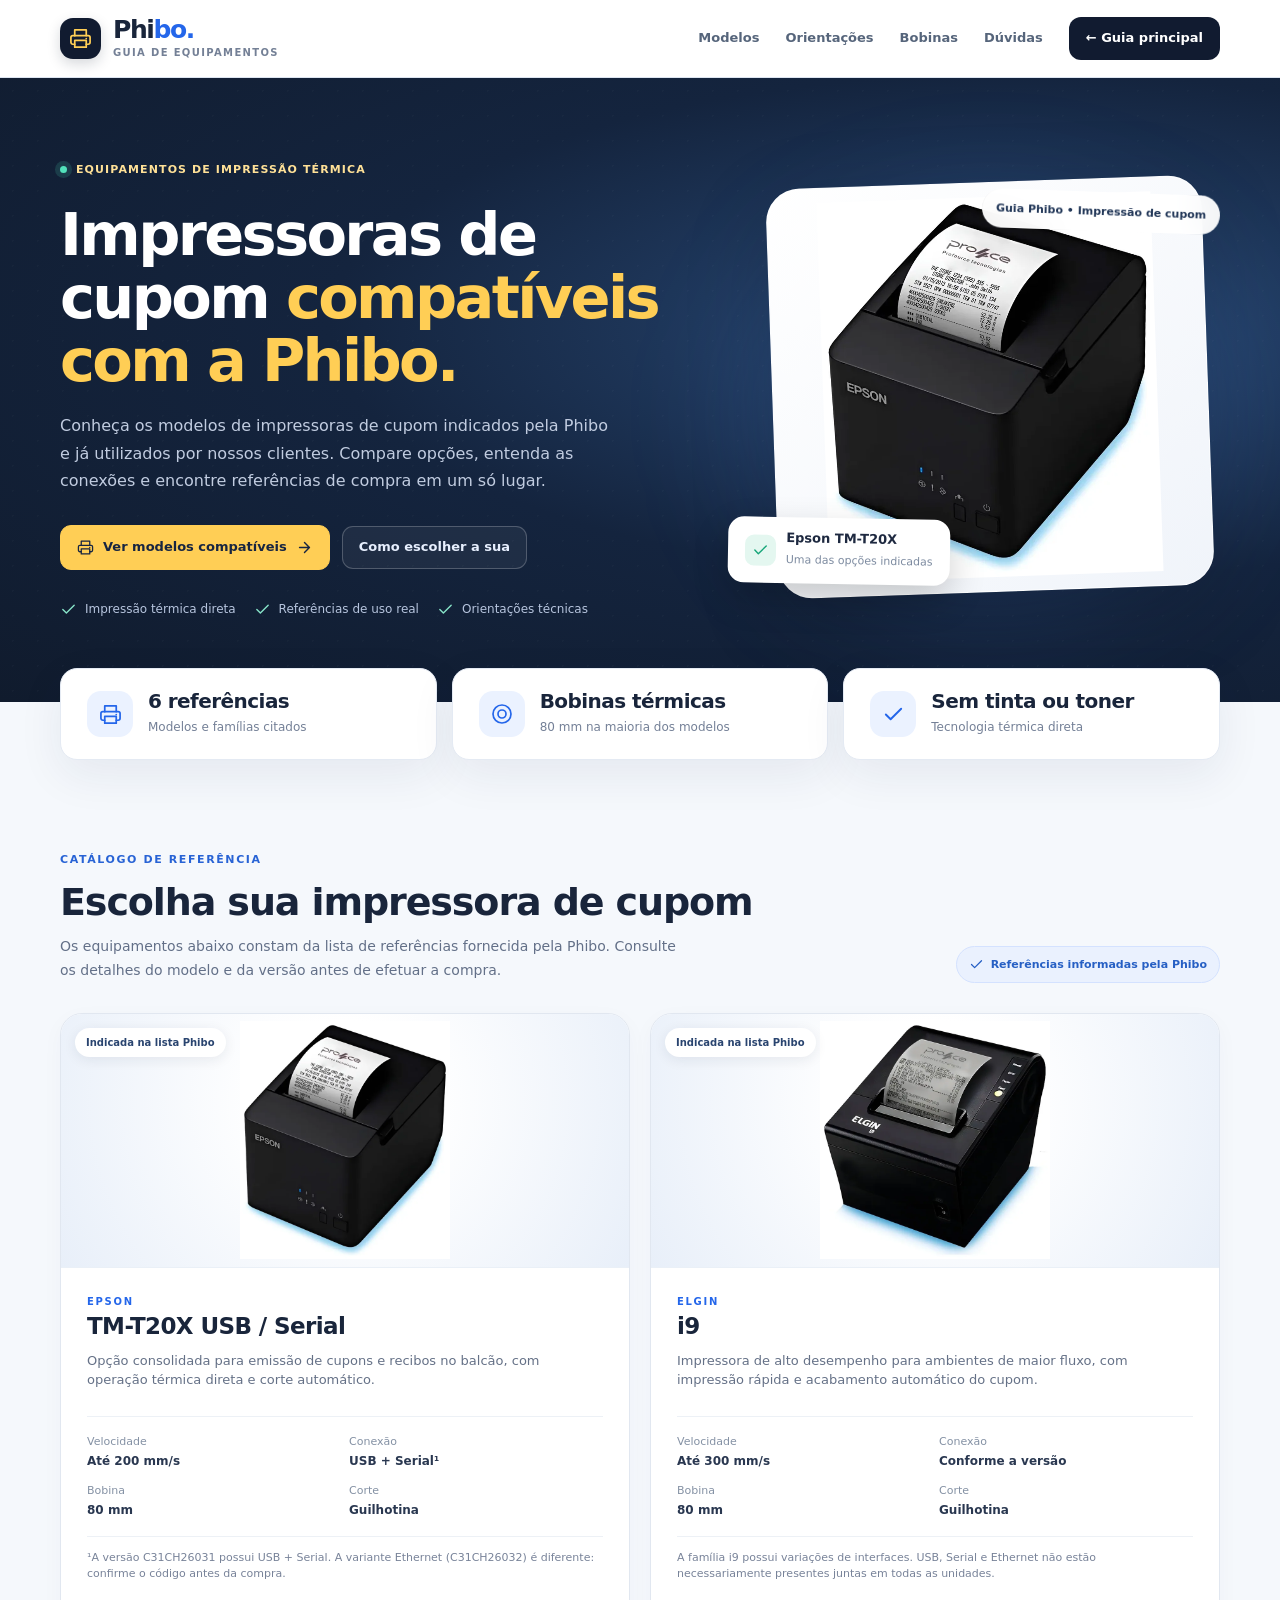
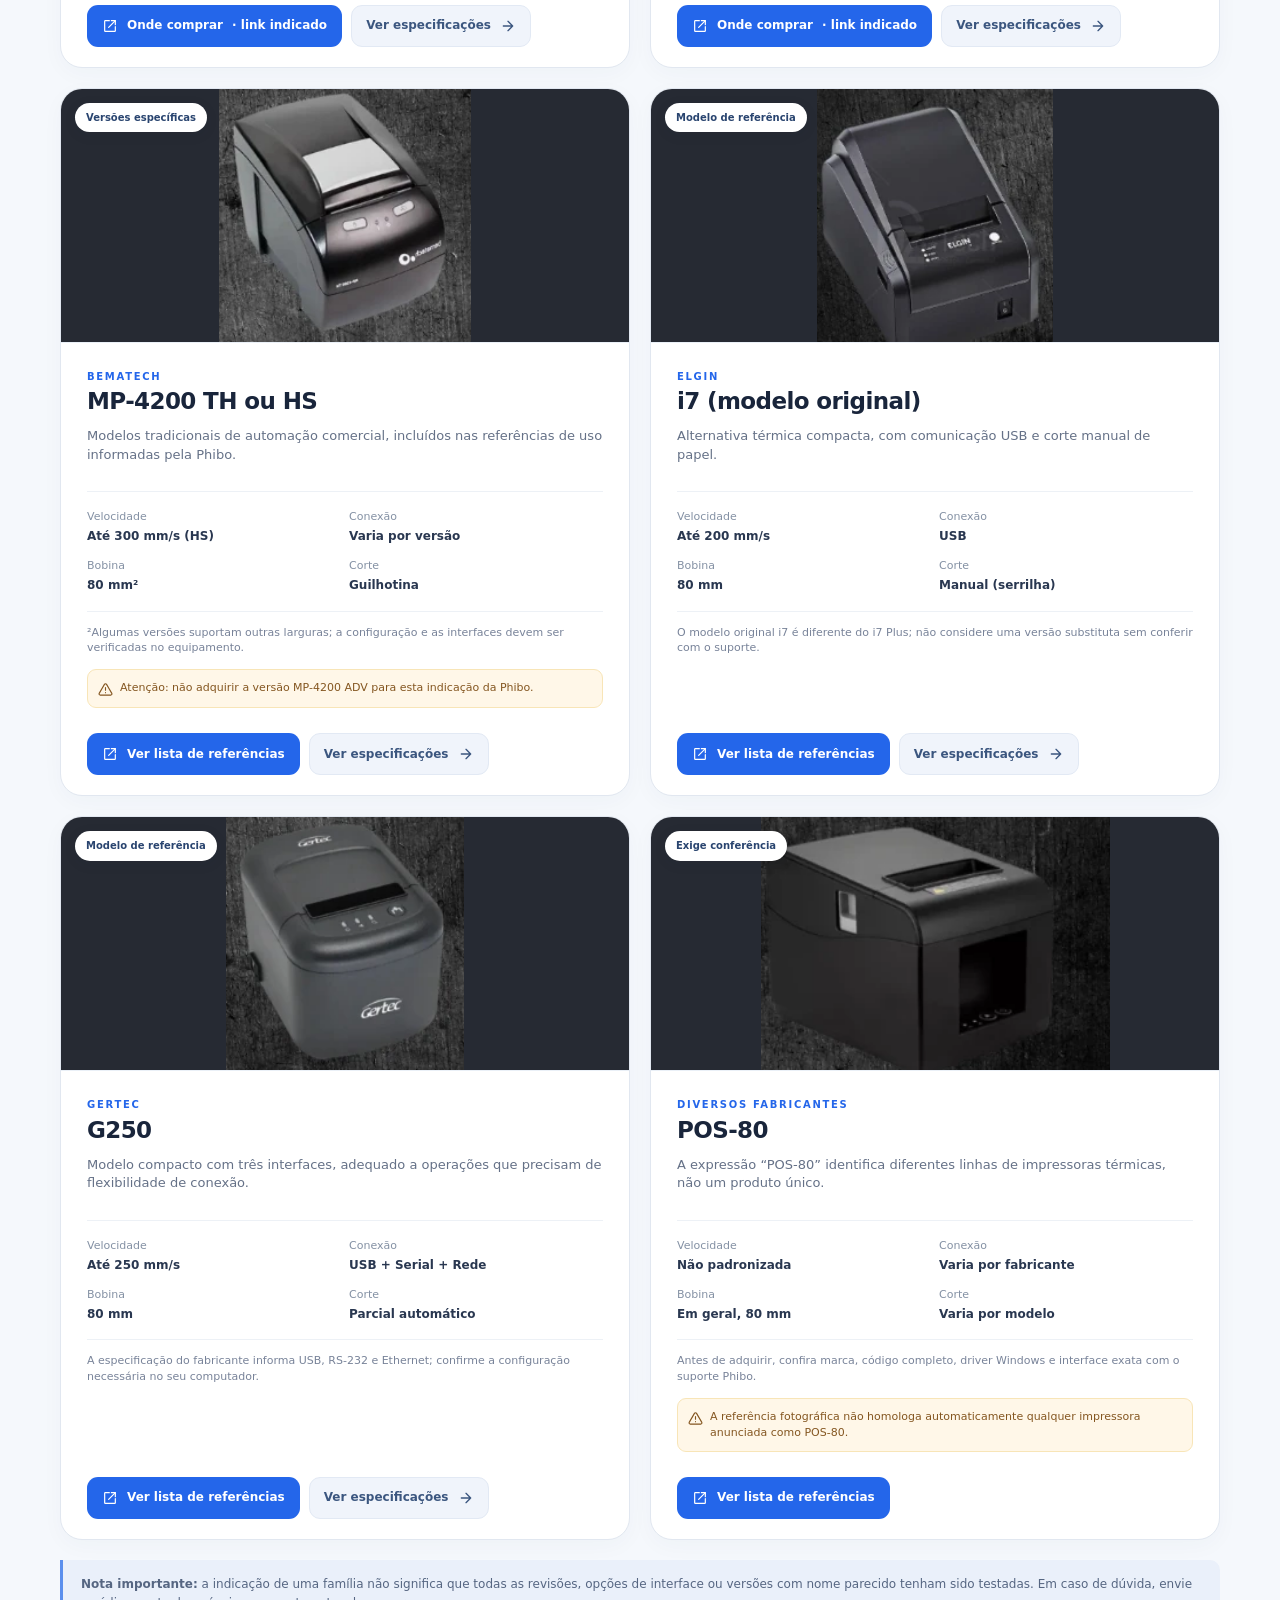
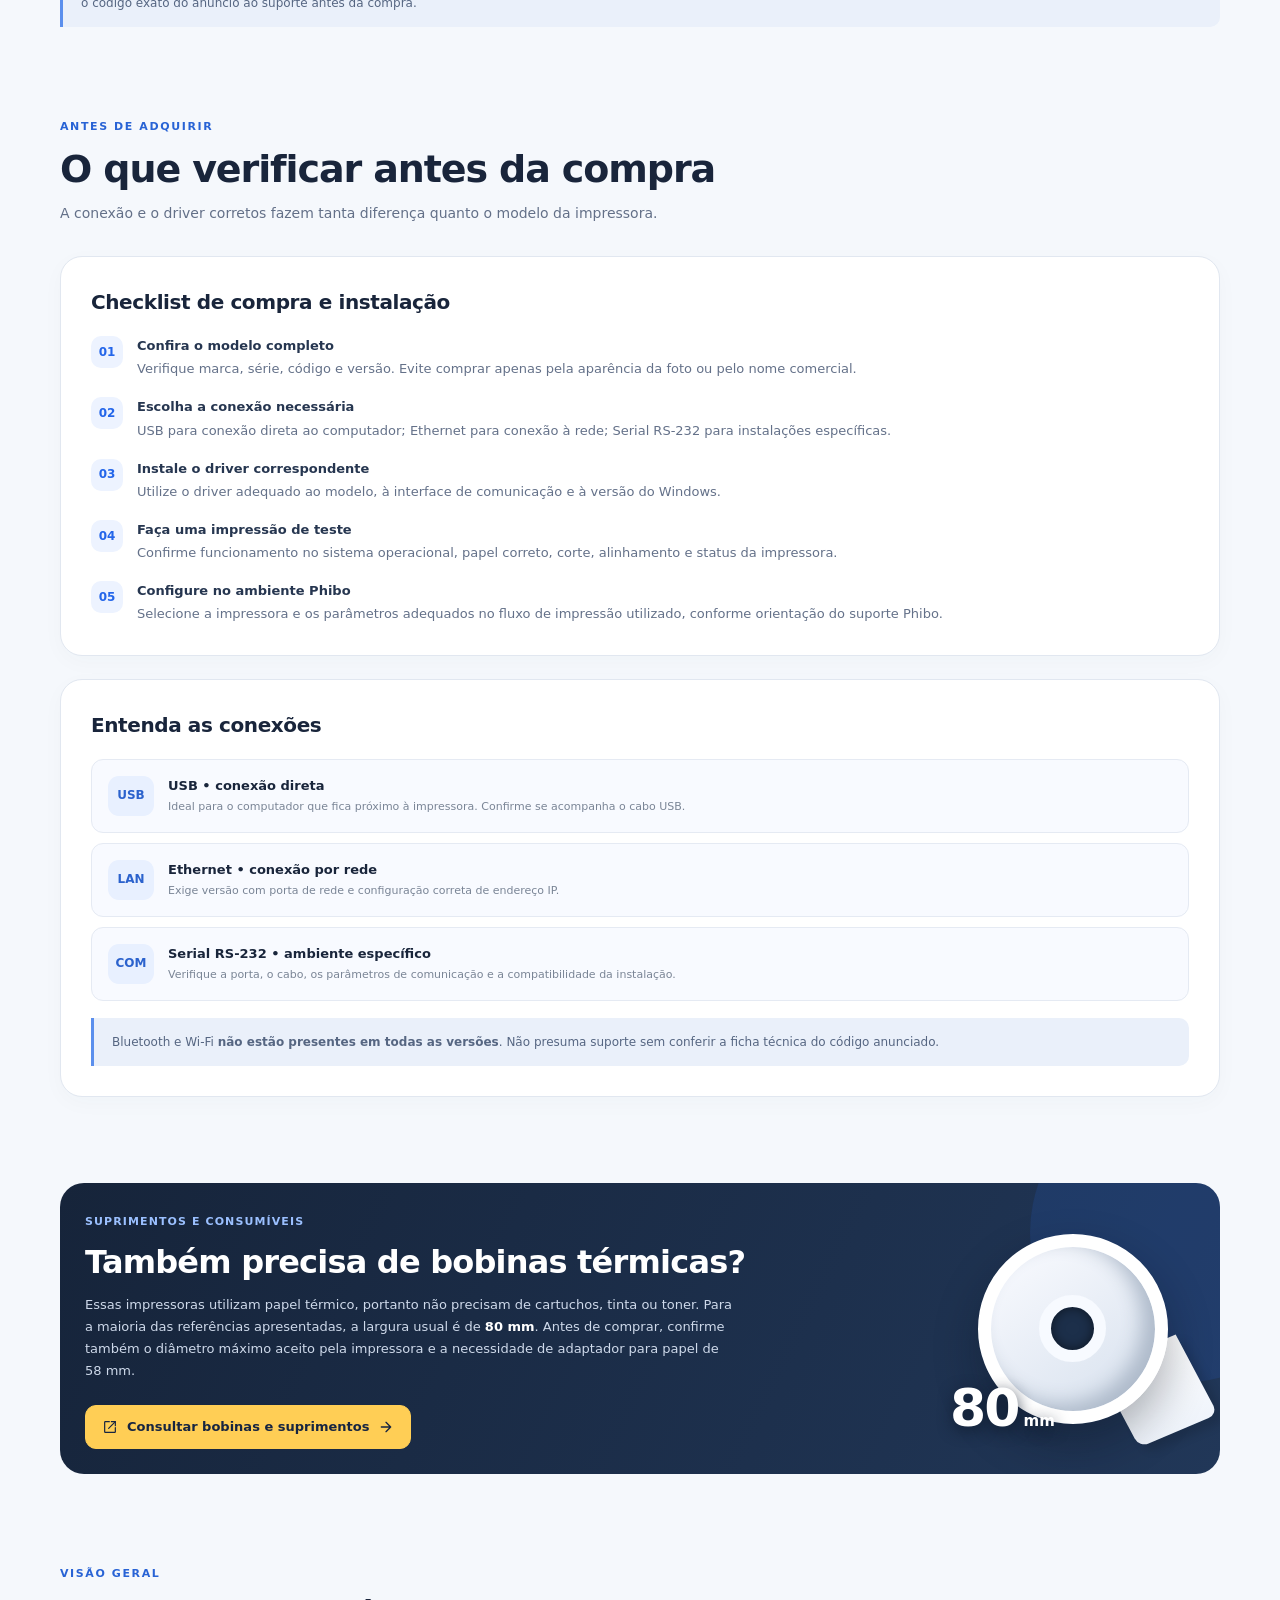
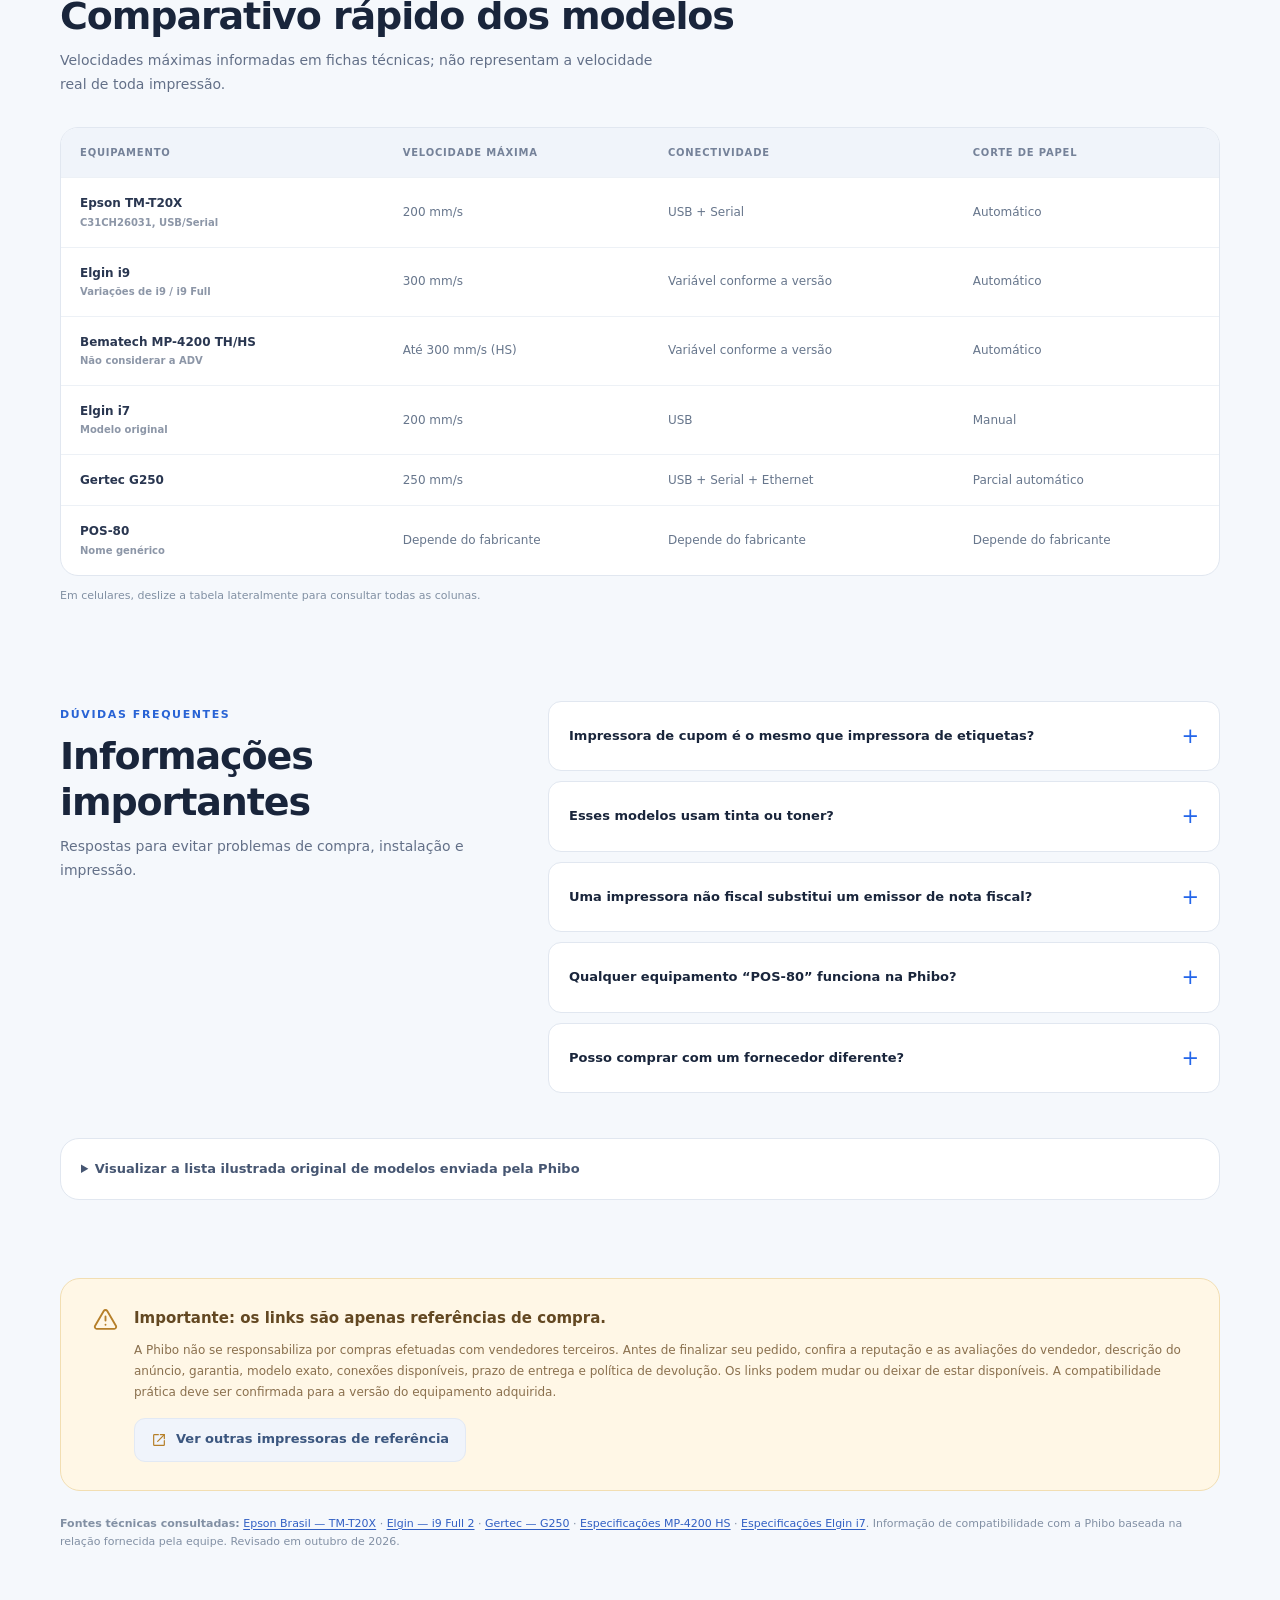
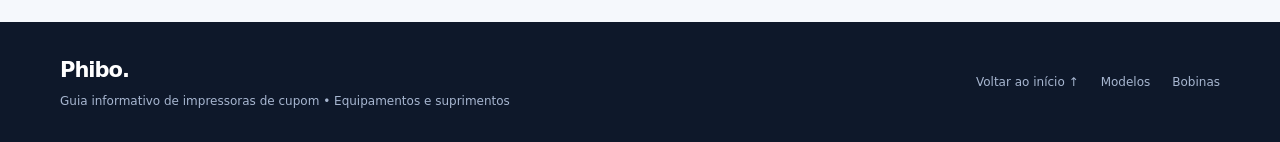
==== commit d4be4584: "Phibo cupom: exibir apenas modelos, conexão, compra, bobinas e dúvidas essenciais" ====
--- a/guia-impressoras-phibo/impressoras-cupom-phibo.html
+++ b/guia-impressoras-phibo/impressoras-cupom-phibo.html
@@ -113,4 +113,47 @@
 <section class="section container" id="duvidas"><div class="faq-grid"><div class="section-top"><span class="section-kicker">DÚVIDAS FREQUENTES</span><h2>Informações importantes</h2><p class="section-desc">Respostas para evitar problemas de compra, instalação e impressão.</p></div><div><details class="faq-item"><summary>Impressora de cupom é o mesmo que impressora de etiquetas?</summary><p>Não. As referências desta página são impressoras térmicas de cupom em bobina contínua, usadas para recibos, comandas e comprovantes. Impressoras de etiquetas adesivas possuem características e configurações de mídia diferentes.</p></details><details class="faq-item"><summary>Esses modelos usam tinta ou toner?</summary><p>Não. A impressão ocorre por calor em papel termossensível. É necessário adquirir bobinas térmicas compatíveis com a largura e o diâmetro suportados pelo equipamento.</p></details><details class="faq-item"><summary>Uma impressora não fiscal substitui um emissor de nota fiscal?</summary><p>Não. Ela é um equipamento de impressão. Quando aplicável, a emissão e autorização do documento fiscal eletrônico dependem de software e dos procedimentos fiscais exigidos pela legislação; imprimir o documento não equivale a autorizar sua emissão.</p></details><details class="faq-item"><summary>Qualquer equipamento “POS-80” funciona na Phibo?</summary><p>Não é possível afirmar isso. POS-80 é usado como denominação genérica por diversos fabricantes. Confirme modelo completo, driver e conexão com o suporte antes de adquirir uma unidade.</p></details><details class="faq-item"><summary>Posso comprar com um fornecedor diferente?</summary><p>Sim. Os links apresentados são referências de pesquisa e compra. Você pode adquirir com o vendedor de sua preferência, desde que confirme o modelo, as características e a reputação do anunciante.</p></details></div></div><details class="overview"><summary>Visualizar a lista ilustrada original de modelos enviada pela Phibo</summary><img src="[data-uri]" alt="Lista ilustrada de impressoras não fiscais: Epson TM-T20X, Bematech MP-4200 TH/HS, Elgin i9, Elgin i7, Gertec G250 e POS-80" loading="lazy"></details></section>
 <div class="container"><aside class="disclaimer"><svg viewBox="0 0 24 24" width="25" height="25" fill="none" stroke="currentColor" stroke-width="1.8" stroke-linecap="round" stroke-linejoin="round"><path d="M10.3 3.8 1.9 18.2A2 2 0 0 0 3.6 21h16.8a2 2 0 0 0 1.7-2.8L13.7 3.8a2 2 0 0 0-3.4 0Z"/><path d="M12 9v4m0 4h.01"/></svg><div><strong>Importante: os links são apenas referências de compra.</strong><p>A Phibo não se responsabiliza por compras efetuadas com vendedores terceiros. Antes de finalizar seu pedido, confira a reputação e as avaliações do vendedor, descrição do anúncio, garantia, modelo exato, conexões disponíveis, prazo de entrega e política de devolução. Os links podem mudar ou deixar de estar disponíveis. A compatibilidade prática deve ser confirmada para a versão do equipamento adquirida.</p><a class="btn btn-ghost" style="margin-top:15px" href="https://mercadolivre.com/sec/2wyWGxZ" target="_blank" rel="noopener noreferrer sponsored"><svg viewBox="0 0 24 24" width="16" height="16" fill="none" stroke="currentColor" stroke-width="1.8" stroke-linecap="round" stroke-linejoin="round"><path d="M14 4h6v6"/><path d="M10 14 20 4"/><path d="M20 13v6a1 1 0 0 1-1 1H5a1 1 0 0 1-1-1V5a1 1 0 0 1 1-1h6"/></svg> Ver outras impressoras de referência</a></div></aside><p class="source-area"><strong>Fontes técnicas consultadas:</strong> <a href="https://epson.com.br/Para-empresas/Impressoras/Impressoras-de-Pontos-de-Venda/Impressora-de-Recibos-Epson-TM-T20X-(Serial-USB)/p/C31CH26031" target="_blank" rel="noopener noreferrer">Epson Brasil — TM-T20X</a> · <a href="https://www.elgin.com.br/impressora-termica-cupom-i9-full-2/p" target="_blank" rel="noopener noreferrer">Elgin — i9 Full 2</a> · <a href="https://www.gertec.com.br/produtos/impressora-termica-g250/" target="_blank" rel="noopener noreferrer">Gertec — G250</a> · <a href="https://www.bztech.com.br/bematech/impressora-mp-4200" target="_blank" rel="noopener noreferrer">Especificações MP-4200 HS</a> · <a href="https://assismac.com.br/produto/impressora-termica-nao-fiscal-elgin-i7/" target="_blank" rel="noopener noreferrer">Especificações Elgin i7</a>. Informação de compatibilidade com a Phibo baseada na relação fornecida pela equipe. Revisado em outubro de 2026.</p></div>
 </main><footer class="footer"><div class="container footer-inner"><div><strong>Phibo.</strong><p>Guia informativo de impressoras de cupom • Equipamentos e suprimentos</p></div><div class="footer-links"><a href="#inicio">Voltar ao início ↑</a><a href="#modelos">Modelos</a><a href="#bobinas">Bobinas</a></div></div></footer>
+
+<style id="cupom-compact-style">
+body{background:#f5f8fc}
+.product-card .product-info{padding-bottom:20px}
+.product-card .ph-mini{font-size:13px;color:#526b7f;font-weight:700;margin:8px 0 18px}
+.product-card .product-actions .btn-primary{min-width:180px}
+#orientacoes .guide-grid{grid-template-columns:1fr}
+#modelos .product-card p{line-height:1.45}
+#bobinas .paper-band{padding:25px}
+body.ph-integrated header,body.ph-integrated .topbar,body.ph-integrated .hero,body.ph-integrated .stat-strip,body.ph-integrated footer{display:none!important}
+body.ph-integrated #modelos{padding-top:14px}
+body.ph-integrated main{margin-top:0}
+</style>
+<script>
+(()=>{
+const $=(s,r=document)=>r.querySelector(s),$=(s,r=document)=>Array.from(r.querySelectorAll(s));
+function remove(s){$(s).forEach(x=>x.remove())}
+remove("#comparar,.source-area,#duvidas details.overview,footer,.reference-note,#orientacoes .guide-panel:first-child");
+const heroDesc=$(".hero-lead");if(heroDesc)heroDesc.textContent="Escolha um modelo e acesse o link de compra.";
+const modelDesc=$("#modelos .section-desc");if(modelDesc)modelDesc.textContent="Consulte o modelo e a conexão necessária. Links de compra são referências.";
+$("#modelos .product-card").forEach(card=>{
+ const info=$(".product-info",card);if(!info)return;
+ const connection=[...$(".spec-list>div",card)].find(d=>/conexão/i.test(d.textContent));
+ const con=connection?.querySelector("strong")?.textContent?.trim()||"Conforme a versão";
+ let brief=document.createElement("p");brief.className="ph-mini";brief.textContent="Conexão: "+con+" · Bobina térmica: 80 mm";
+ let title=$("h3",info);if(title)title.insertAdjacentElement("afterend",brief);
+ removeIn(card,".product-desc,.spec-list,.product-note,.product-actions .btn-ghost,.visual-tag");
+ if(card.id==="bematech"){const w=$(".product-warning",card);if(w)w.textContent="⚠ Atenção: não adquirir a versão MP-4200 ADV."}else removeIn(card,".product-warning");
+ const buy=$(".product-actions .btn-primary",card);if(buy)buy.textContent="Onde comprar ↗";
+});
+function removeIn(root,s){$(s,root).forEach(x=>x.remove())}
+const orient=$("#orientacoes");if(orient){const h=$("h2",orient);if(h)h.textContent="Entenda as conexões";let p=$(".section-desc",orient);if(p)p.textContent="USB: conexão direta · LAN/Ethernet: conexão pela rede · COM/Serial: RS-232. Bluetooth ou Wi-Fi dependem da versão.";removeIn(orient,".guide-panel>h3,.guide-panel .reference-note");}
+const bob=$("#bobinas");if(bob){let p=$(".paper-band p",bob);if(p)p.textContent="Para impressoras térmicas de cupom, escolha bobinas térmicas de 80 mm e confira o diâmetro aceito.";let h=$("h2",bob);if(h)h.textContent="Onde comprar bobinas de 80 mm?";}
+const qs=$("#duvidas details.faq-item");if(qs[0])qs[0].querySelector("p").textContent="Não. Impressoras de cupom usam bobinas contínuas. Impressoras de etiquetas utilizam layouts e mídias próprios.";
+if(qs[1])qs[1].querySelector("p").textContent="Não. A impressão térmica utiliza papel sensível ao calor, sem tinta nem toner.";
+if(qs[2])qs[2].querySelector("p").textContent="Não. A impressora não fiscal imprime documentos, mas não autoriza nem substitui a emissão de documentos fiscais quando ela é exigida.";
+if(qs[3]){qs[3].querySelector("summary").textContent="Qualquer impressora POS-80 funciona com a Phibo?";qs[3].querySelector("p").textContent="Não necessariamente. POS-80 é um nome genérico. Verifique o driver Windows, a conexão e a compatibilidade da versão antes de comprar."}
+if(qs[4])qs[4].querySelector("p").textContent="Sim. Você pode escolher outros fornecedores. Os anúncios apresentados servem como referências de compra.";
+const d=$(".disclaimer p");if(d)d.textContent="Os links são apenas referências de compra. Confirme o modelo exato, a reputação do fornecedor, a garantia e o prazo de entrega.";
+const section=$("#duvidas .section-desc");if(section)section.textContent="Respostas rápidas sobre impressão de cupons.";
+if(new URLSearchParams(location.search).get("integrado")==="1"){document.body.classList.add("ph-integrated")}
+})();
+</script>
 </body></html>
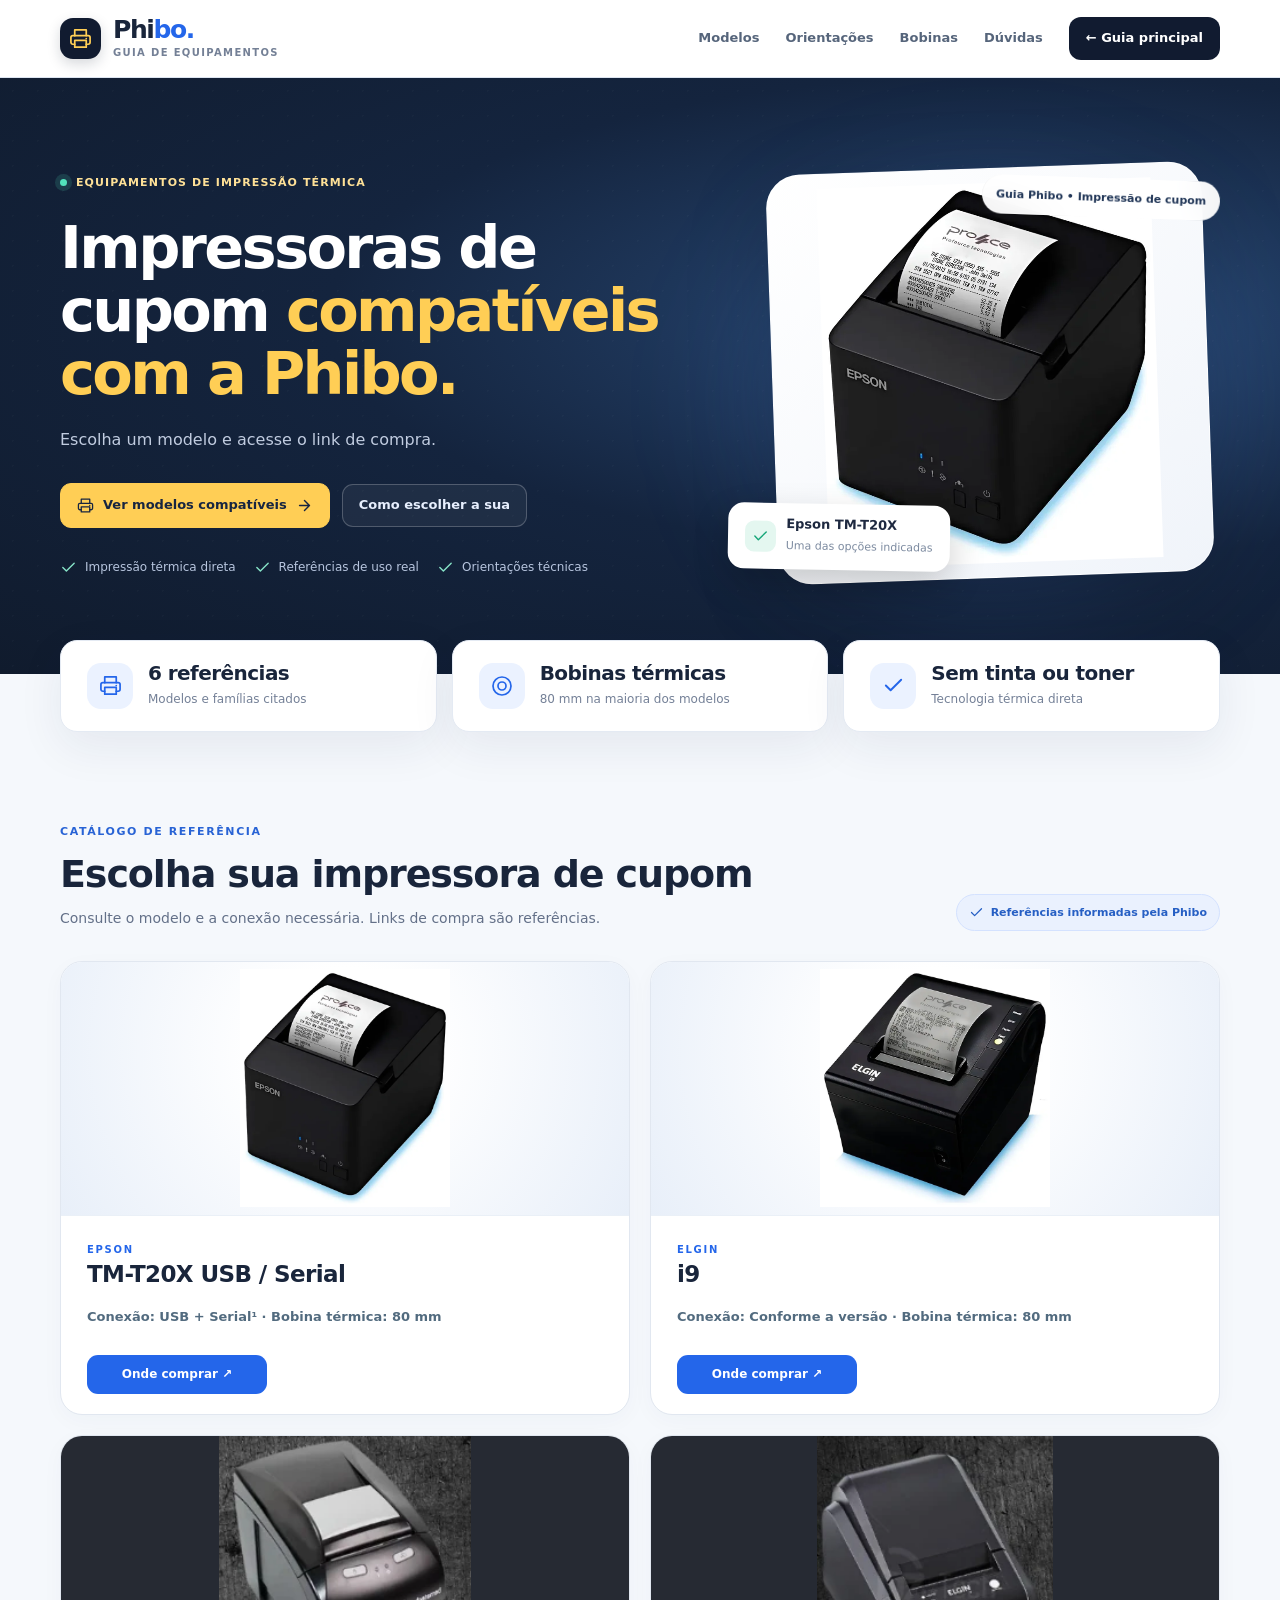
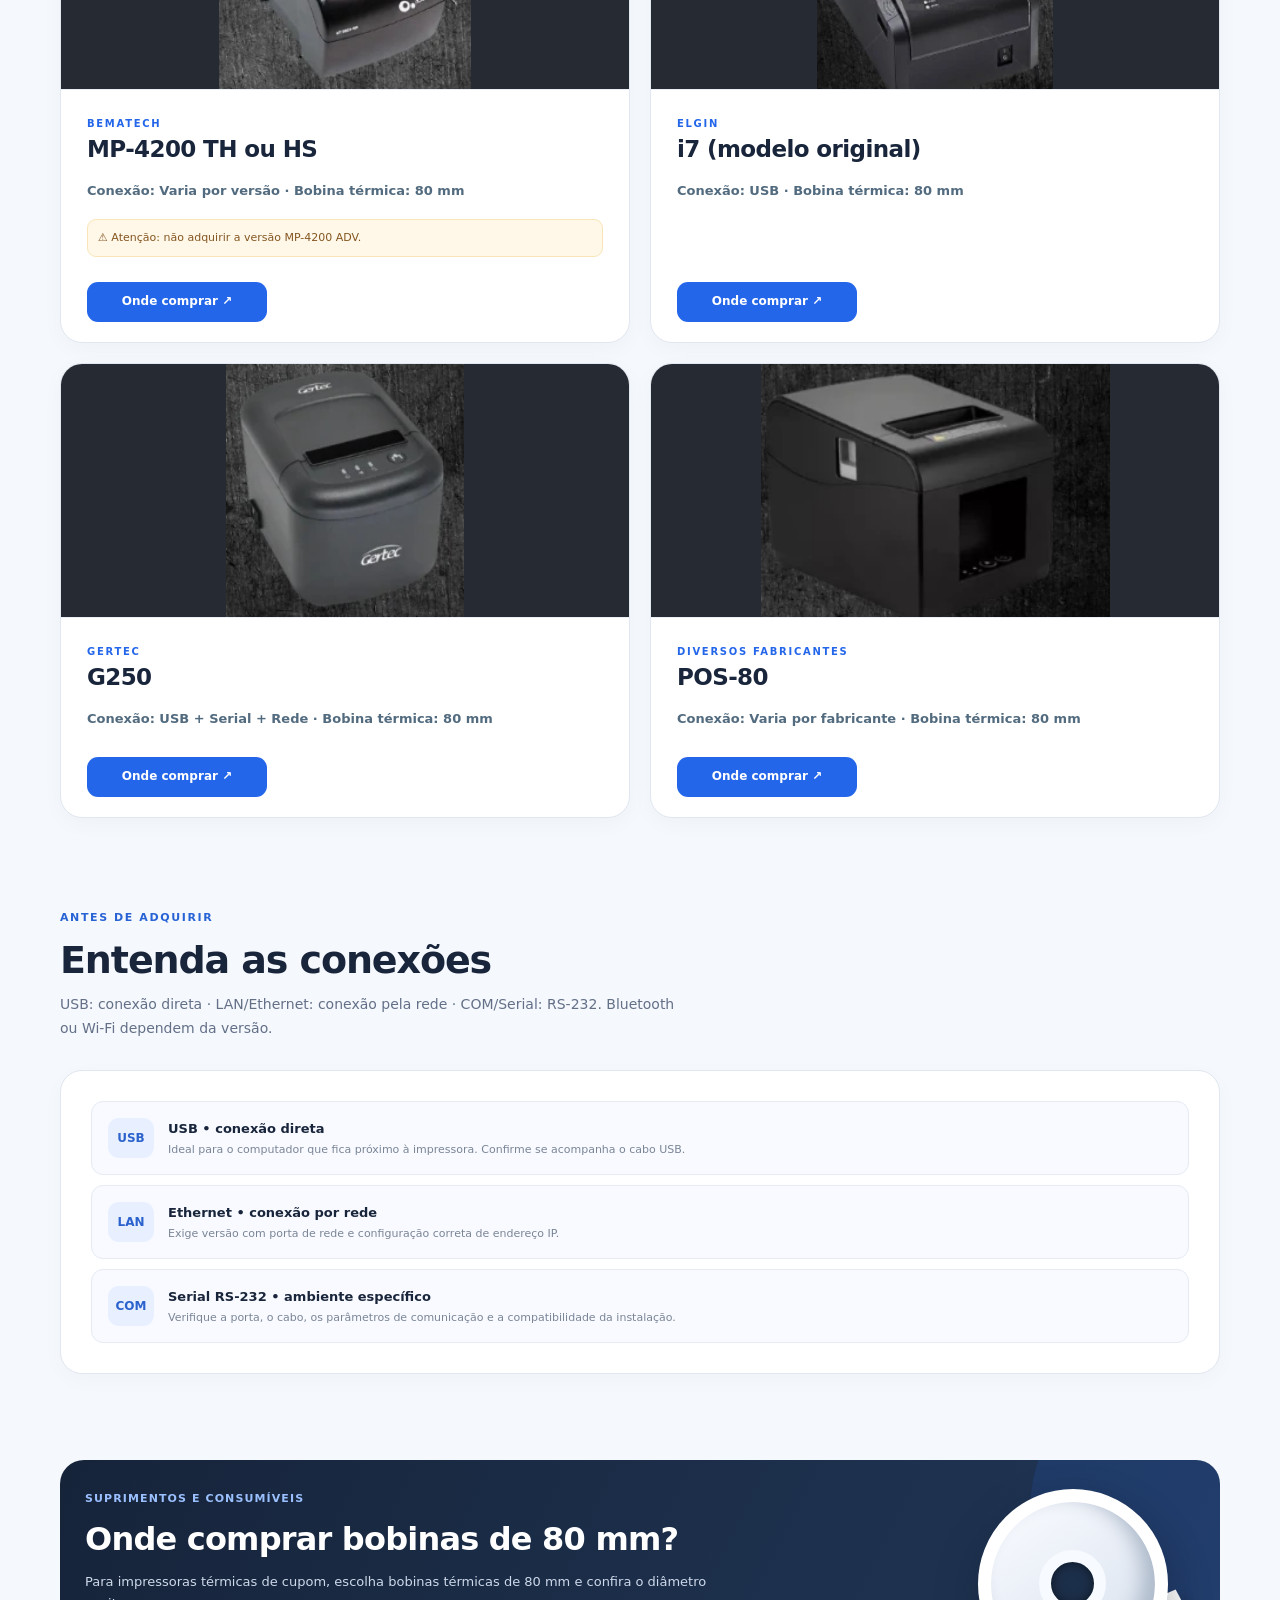
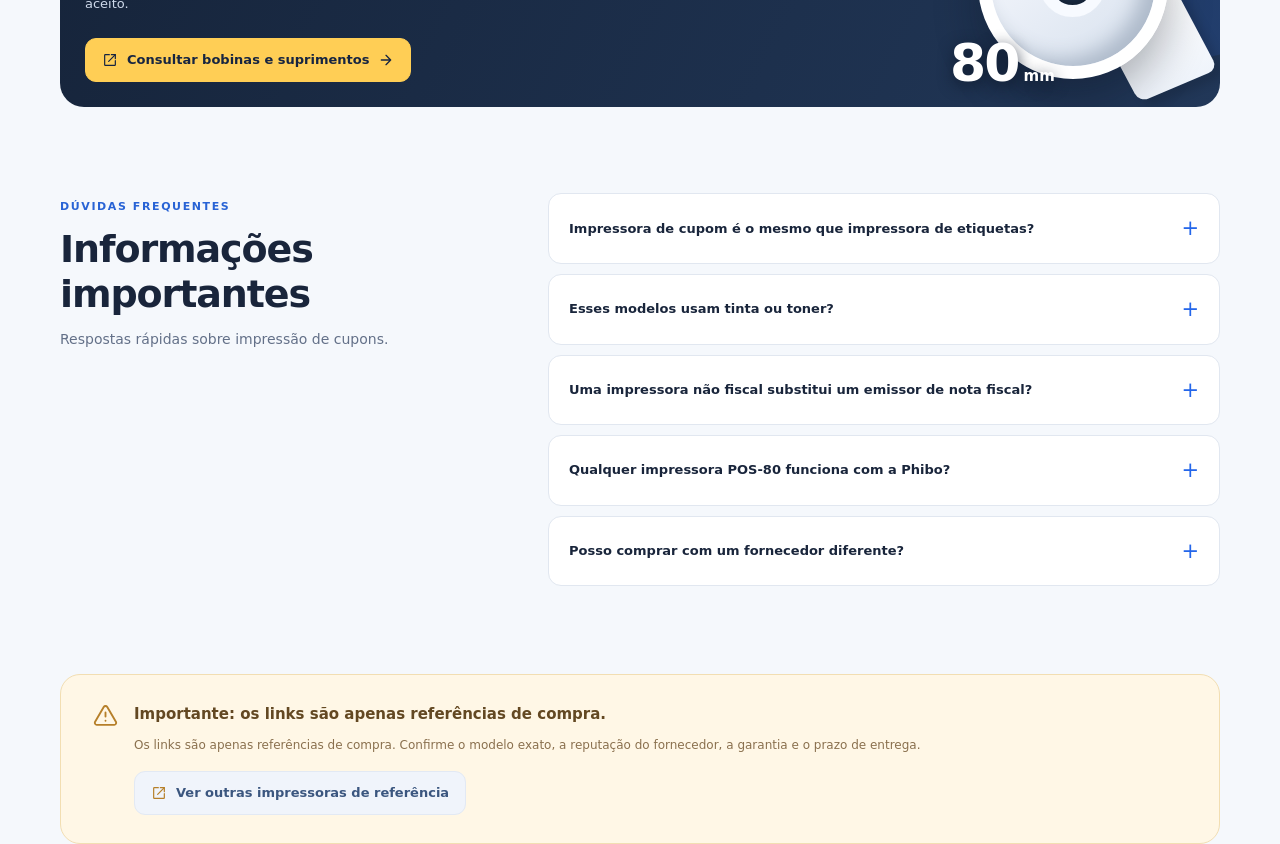
==== commit 84f715e4: "Corrigir script de compactação no catálogo de cupom" ====
--- a/guia-impressoras-phibo/impressoras-cupom-phibo.html
+++ b/guia-impressoras-phibo/impressoras-cupom-phibo.html
@@ -128,32 +128,34 @@
 </style>
 <script>
 (()=>{
-const $=(s,r=document)=>r.querySelector(s),$=(s,r=document)=>Array.from(r.querySelectorAll(s));
-function remove(s){$(s).forEach(x=>x.remove())}
+const q=(s,r=document)=>r.querySelector(s),qa=(s,r=document)=>Array.from(r.querySelectorAll(s));
+function remove(s){qa(s).forEach(x=>x.remove())}
+function removeIn(root,s){qa(s,root).forEach(x=>x.remove())}
 remove("#comparar,.source-area,#duvidas details.overview,footer,.reference-note,#orientacoes .guide-panel:first-child");
-const heroDesc=$(".hero-lead");if(heroDesc)heroDesc.textContent="Escolha um modelo e acesse o link de compra.";
-const modelDesc=$("#modelos .section-desc");if(modelDesc)modelDesc.textContent="Consulte o modelo e a conexão necessária. Links de compra são referências.";
-$("#modelos .product-card").forEach(card=>{
- const info=$(".product-info",card);if(!info)return;
- const connection=[...$(".spec-list>div",card)].find(d=>/conexão/i.test(d.textContent));
- const con=connection?.querySelector("strong")?.textContent?.trim()||"Conforme a versão";
- let brief=document.createElement("p");brief.className="ph-mini";brief.textContent="Conexão: "+con+" · Bobina térmica: 80 mm";
- let title=$("h3",info);if(title)title.insertAdjacentElement("afterend",brief);
- removeIn(card,".product-desc,.spec-list,.product-note,.product-actions .btn-ghost,.visual-tag");
- if(card.id==="bematech"){const w=$(".product-warning",card);if(w)w.textContent="⚠ Atenção: não adquirir a versão MP-4200 ADV."}else removeIn(card,".product-warning");
- const buy=$(".product-actions .btn-primary",card);if(buy)buy.textContent="Onde comprar ↗";
+const heroDesc=q(".hero-lead");if(heroDesc)heroDesc.textContent="Escolha um modelo e acesse o link de compra.";
+const modelDesc=q("#modelos .section-desc");if(modelDesc)modelDesc.textContent="Consulte o modelo e a conexão necessária. Links de compra são referências.";
+qa("#modelos .product-card").forEach(card=>{
+const info=q(".product-info",card);if(!info)return;
+const connection=qa(".spec-list>div",card).find(d=>/conexão/i.test(d.textContent));
+const con=connection?.querySelector("strong")?.textContent?.trim()||"Conforme a versão";
+let brief=document.createElement("p");brief.className="ph-mini";brief.textContent="Conexão: "+con+" · Bobina térmica: 80 mm";
+let title=q("h3",info);if(title)title.insertAdjacentElement("afterend",brief);
+removeIn(card,".product-desc,.spec-list,.product-note,.product-actions .btn-ghost,.visual-tag");
+if(card.id==="bematech"){const w=q(".product-warning",card);if(w)w.textContent="⚠ Atenção: não adquirir a versão MP-4200 ADV."}
+else removeIn(card,".product-warning");
+const buy=q(".product-actions .btn-primary",card);if(buy)buy.textContent="Onde comprar ↗";
 });
-function removeIn(root,s){$(s,root).forEach(x=>x.remove())}
-const orient=$("#orientacoes");if(orient){const h=$("h2",orient);if(h)h.textContent="Entenda as conexões";let p=$(".section-desc",orient);if(p)p.textContent="USB: conexão direta · LAN/Ethernet: conexão pela rede · COM/Serial: RS-232. Bluetooth ou Wi-Fi dependem da versão.";removeIn(orient,".guide-panel>h3,.guide-panel .reference-note");}
-const bob=$("#bobinas");if(bob){let p=$(".paper-band p",bob);if(p)p.textContent="Para impressoras térmicas de cupom, escolha bobinas térmicas de 80 mm e confira o diâmetro aceito.";let h=$("h2",bob);if(h)h.textContent="Onde comprar bobinas de 80 mm?";}
-const qs=$("#duvidas details.faq-item");if(qs[0])qs[0].querySelector("p").textContent="Não. Impressoras de cupom usam bobinas contínuas. Impressoras de etiquetas utilizam layouts e mídias próprios.";
-if(qs[1])qs[1].querySelector("p").textContent="Não. A impressão térmica utiliza papel sensível ao calor, sem tinta nem toner.";
-if(qs[2])qs[2].querySelector("p").textContent="Não. A impressora não fiscal imprime documentos, mas não autoriza nem substitui a emissão de documentos fiscais quando ela é exigida.";
-if(qs[3]){qs[3].querySelector("summary").textContent="Qualquer impressora POS-80 funciona com a Phibo?";qs[3].querySelector("p").textContent="Não necessariamente. POS-80 é um nome genérico. Verifique o driver Windows, a conexão e a compatibilidade da versão antes de comprar."}
-if(qs[4])qs[4].querySelector("p").textContent="Sim. Você pode escolher outros fornecedores. Os anúncios apresentados servem como referências de compra.";
-const d=$(".disclaimer p");if(d)d.textContent="Os links são apenas referências de compra. Confirme o modelo exato, a reputação do fornecedor, a garantia e o prazo de entrega.";
-const section=$("#duvidas .section-desc");if(section)section.textContent="Respostas rápidas sobre impressão de cupons.";
-if(new URLSearchParams(location.search).get("integrado")==="1"){document.body.classList.add("ph-integrated")}
+const orient=q("#orientacoes");if(orient){const h=q("h2",orient);if(h)h.textContent="Entenda as conexões";let p=q(".section-desc",orient);if(p)p.textContent="USB: conexão direta · LAN/Ethernet: conexão pela rede · COM/Serial: RS-232. Bluetooth ou Wi-Fi dependem da versão.";removeIn(orient,".guide-panel>h3,.guide-panel .reference-note");}
+const bob=q("#bobinas");if(bob){let p=q(".paper-band p",bob);if(p)p.textContent="Para impressoras térmicas de cupom, escolha bobinas térmicas de 80 mm e confira o diâmetro aceito.";let h=q("h2",bob);if(h)h.textContent="Onde comprar bobinas de 80 mm?";}
+const qs=qa("#duvidas details.faq-item");
+if(qs[0])q("p",qs[0]).textContent="Não. Impressoras de cupom usam bobinas contínuas. Impressoras de etiquetas utilizam layouts e mídias próprios.";
+if(qs[1])q("p",qs[1]).textContent="Não. A impressão térmica utiliza papel sensível ao calor, sem tinta nem toner.";
+if(qs[2])q("p",qs[2]).textContent="Não. A impressora não fiscal imprime documentos, mas não autoriza nem substitui a emissão de documentos fiscais quando ela é exigida.";
+if(qs[3]){q("summary",qs[3]).textContent="Qualquer impressora POS-80 funciona com a Phibo?";q("p",qs[3]).textContent="Não necessariamente. POS-80 é um nome genérico. Verifique o driver Windows, a conexão e a compatibilidade da versão antes de comprar."}
+if(qs[4])q("p",qs[4]).textContent="Sim. Você pode escolher outros fornecedores. Os anúncios apresentados servem como referências de compra.";
+const d=q(".disclaimer p");if(d)d.textContent="Os links são apenas referências de compra. Confirme o modelo exato, a reputação do fornecedor, a garantia e o prazo de entrega.";
+const section=q("#duvidas .section-desc");if(section)section.textContent="Respostas rápidas sobre impressão de cupons.";
+if(new URLSearchParams(location.search).get("integrado")==="1")document.body.classList.add("ph-integrated");
 })();
 </script>
 </body></html>
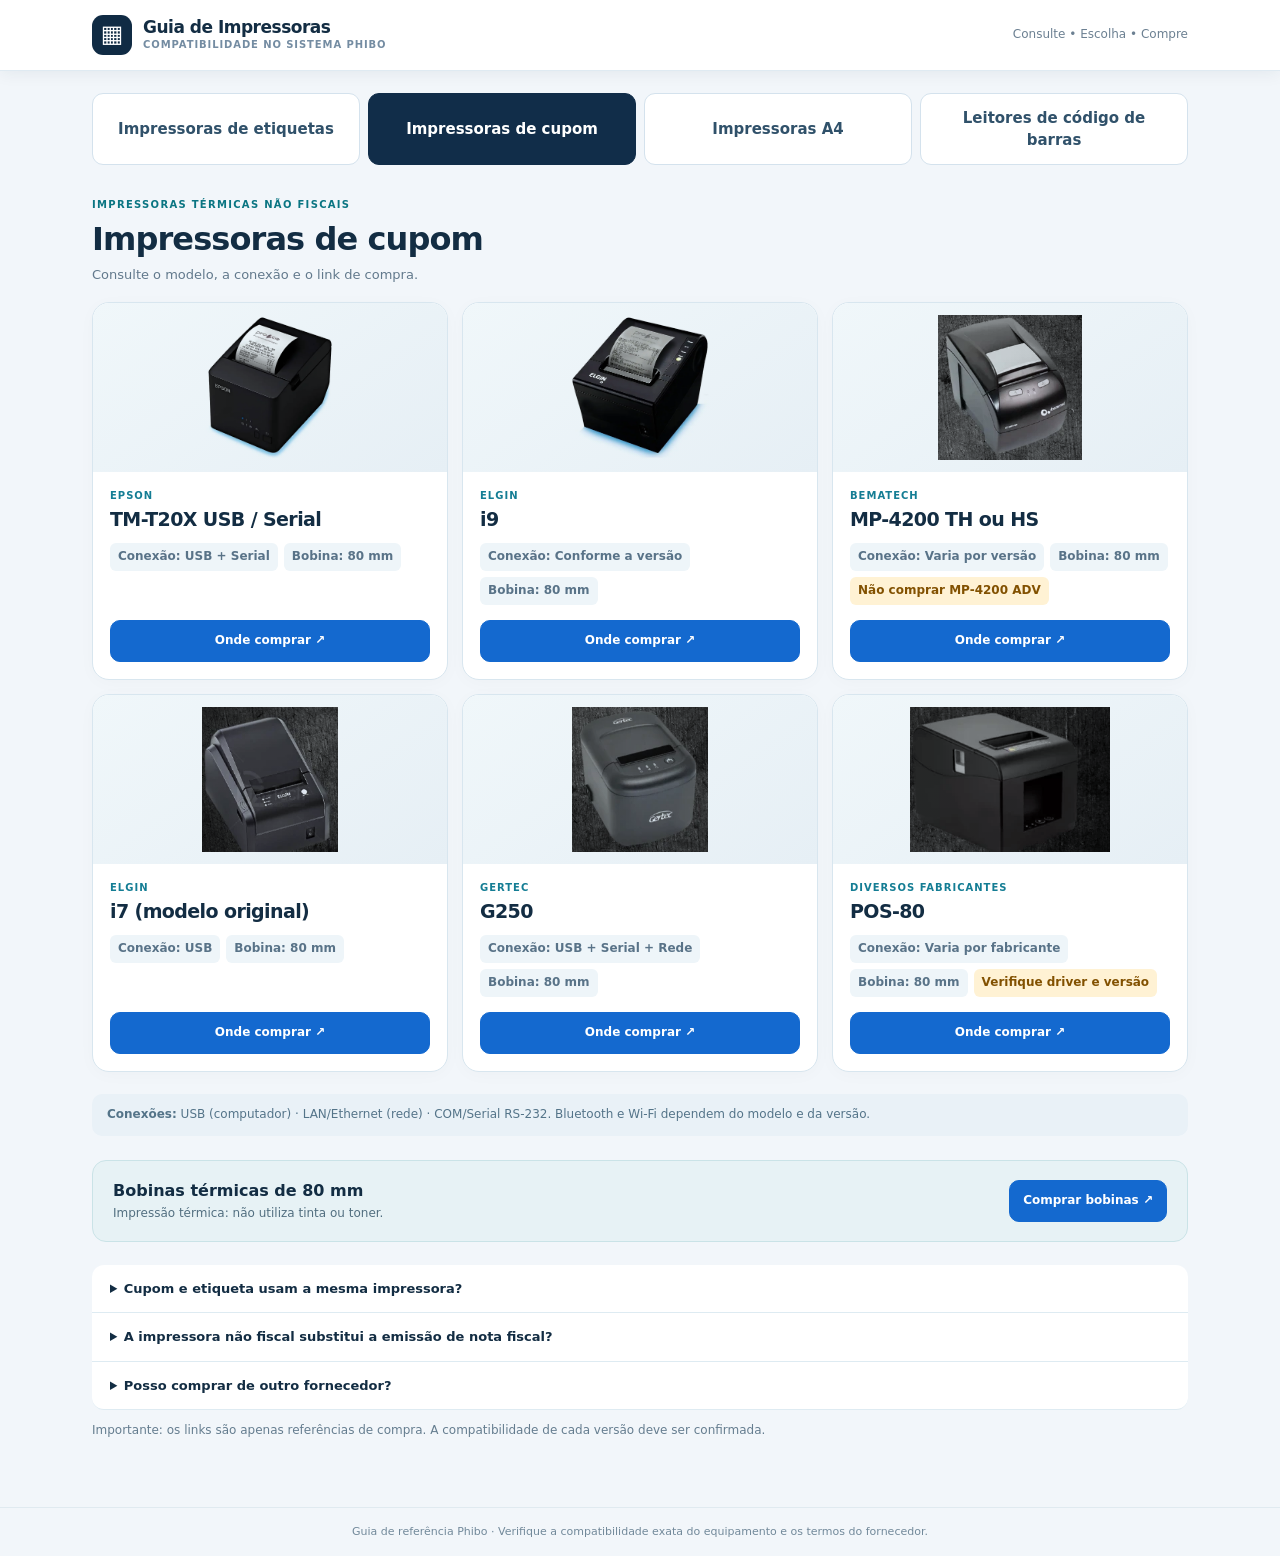
==== commit 09b048f3: "Phibo: redirecionar página antiga de cupom para guia consolidado" ====
--- a/guia-impressoras-phibo/impressoras-cupom-phibo.html
+++ b/guia-impressoras-phibo/impressoras-cupom-phibo.html
@@ -1,161 +1,2 @@
-<!DOCTYPE html>
-<html lang="pt-BR">
-<head>
-<meta charset="utf-8"><meta name="viewport" content="width=device-width,initial-scale=1">
-<meta name="theme-color" content="#111b30"><meta name="description" content="Conheça impressoras térmicas de cupom indicadas para uso no sistema Phibo, compare modelos, conexões e bobinas e consulte links de compra de referência.">
-<title>Impressoras de Cupom Compatíveis | Guia Phibo</title>
-<style>
-:root{--ink:#19253b;--muted:#637088;--muted2:#91a0b6;--navy:#111b30;--navy2:#172743;--blue:#2466ea;--bluelight:#edf3ff;--gold:#ffce55;--paper:#f5f7fb;--white:#fff;--stroke:#e1e7f0;--shadow:0 15px 45px rgba(22,42,80,.075);--radius:22px}
-*{box-sizing:border-box}html{scroll-behavior:smooth;scroll-padding-top:88px}body{margin:0;font-family:Inter,ui-sans-serif,system-ui,-apple-system,BlinkMacSystemFont,"Segoe UI",sans-serif;background:var(--paper);color:var(--ink);line-height:1.55;min-width:300px}
-a{color:inherit;text-decoration:none}button{font:inherit}img{max-width:100%}.container{width:min(1160px,calc(100% - 42px));margin-inline:auto}.sr-only{position:absolute;width:1px;height:1px;overflow:hidden;clip:rect(0,0,0,0)}
-.header{height:78px;position:sticky;top:0;z-index:50;background:rgba(255,255,255,.94);backdrop-filter:blur(15px);border-bottom:1px solid rgba(220,228,241,.95)}.head-inner{height:100%;display:flex;align-items:center;gap:30px;justify-content:space-between}.brand{display:flex;align-items:center;gap:12px;white-space:nowrap}.brand-mark{width:41px;height:41px;border-radius:13px;background:var(--navy);color:var(--gold);display:grid;place-items:center;box-shadow:0 5px 13px rgba(17,27,48,.17)}.brand-mark svg{width:23px;height:23px}.brand-name{display:block;font-size:25px;font-weight:850;letter-spacing:-1.4px;line-height:1}.brand-name span{color:var(--blue)}.brand-sub{display:block;font-size:10px;letter-spacing:1.35px;text-transform:uppercase;color:#748096;line-height:1.4;font-weight:750;margin-top:4px}.head-nav{display:flex;align-items:center;gap:26px;font-size:13px;font-weight:650;color:#56657b}.head-nav a:hover{color:var(--blue)}.head-action{background:var(--navy);color:white!important;padding:11px 17px;border-radius:12px}.head-action:hover{background:var(--blue)}
-.hero{background:radial-gradient(ellipse at 80% 40%,#294a77 0%,#14243e 48%,#101b2d 100%);color:white;overflow:hidden;position:relative}.hero:before{content:"";position:absolute;inset:0;background-image:radial-gradient(rgba(255,255,255,.08) 1px,transparent 1px);background-size:25px 25px;opacity:.28;pointer-events:none}.hero-grid{padding:78px 0 84px;display:grid;grid-template-columns:1.08fr .92fr;gap:30px;align-items:center;position:relative}.eyebrow{display:inline-flex;gap:9px;align-items:center;font-size:11px;letter-spacing:1.1px;font-weight:800;text-transform:uppercase}.hero .eyebrow{color:#ffe197}.eyebrow .dot{width:7px;height:7px;display:inline-block;background:#52e2bb;border-radius:50%;box-shadow:0 0 0 5px #52e2bb26}h1{font-size:clamp(35px,4.7vw,59px);line-height:1.07;letter-spacing:-2.65px;margin:22px 0 20px;font-weight:850;max-width:680px}h1 em{font-style:normal;color:var(--gold)}.hero-lead{font-size:16px;line-height:1.72;color:#c1cce0;max-width:560px;margin:0 0 30px}.hero-cta{display:flex;flex-wrap:wrap;gap:12px;align-items:center}.btn{display:inline-flex;align-items:center;justify-content:center;gap:9px;border:1px solid transparent;border-radius:11px;padding:13px 16px;font-size:13px;font-weight:770;line-height:1.15;transition:.18s transform,.18s background,.18s color;white-space:nowrap;cursor:pointer}.btn:hover{transform:translateY(-2px)}.btn svg{flex:none}.btn-gold{color:#172541;background:var(--gold);border-color:var(--gold)}.btn-gold:hover{background:#ffe297}.btn-outline{border:1px solid #ffffff38;background:#ffffff0d;color:#e7effe}.btn-outline:hover{background:#ffffff1b}.btn-primary{background:var(--blue);color:white}.btn-primary:hover{background:#1352ce}.btn-ghost{background:#f0f4fb;color:#3b567f;border-color:#e2e9f4}.btn-ghost:hover{background:#e7effe}.hero-proof{display:flex;gap:18px;flex-wrap:wrap;margin-top:30px;color:#b7c5de;font-size:12px}.hero-proof span{display:flex;align-items:center;gap:8px}.hero-proof svg{color:#86e2c7}.hero-art{padding:12px;position:relative;max-width:460px;margin-left:auto;width:100%}.art-glow{position:absolute;inset:12% 0 0;background:#5a9bff32;filter:blur(65px);border-radius:100%}.hero-picture{height:410px;background:linear-gradient(140deg,#fff,#f0f4fa);border:1px solid rgba(255,255,255,.6);border-radius:34px;position:relative;display:flex;align-items:center;justify-content:center;box-shadow:0 25px 85px #0003;transform:rotate(-2deg);overflow:hidden}.hero-picture img{width:94%;height:93%;object-fit:contain}.floating-label{position:absolute;left:-7%;bottom:20px;background:white;color:#1e2940;padding:13px 17px;border-radius:16px;box-shadow:0 15px 36px #0003;transform:rotate(1deg);display:flex;gap:10px;align-items:center}.floating-label .badge-check{background:#e4f7f0;color:#18a77a;border-radius:9px;display:grid;place-items:center;width:31px;height:31px}.floating-label strong{font-size:13px;display:block;line-height:1.2}.floating-label small{color:#7d8ba0;font-size:11px}.art-tag{position:absolute;right:0;top:5%;border:1px solid #ffffff3d;background:#ffffff18;backdrop-filter:blur(15px);color:#223758;background:#fffffff0;font-size:11px;font-weight:720;padding:10px 13px;border-radius:99px;transform:rotate(2deg)}
-.stat-strip{position:relative;margin-top:-34px;z-index:5;display:grid;grid-template-columns:repeat(3,1fr);gap:15px}.stat{background:#fff;border:1px solid #e4eaf3;border-radius:17px;box-shadow:var(--shadow);padding:20px 26px;display:flex;align-items:center;gap:15px}.stat-icon{display:grid;place-items:center;width:46px;height:46px;background:#ebf2ff;border-radius:14px;color:var(--blue);flex-shrink:0}.stat strong{font-size:20px;line-height:1.25;display:block;letter-spacing:-.55px}.stat small{font-size:12px;color:#748097}
-.section{padding-top:86px}.section-top{display:flex;justify-content:space-between;align-items:end;gap:22px;margin-bottom:30px}.section-kicker{color:#2863d5;text-transform:uppercase;letter-spacing:1.6px;font-size:11px;font-weight:850}h2{font-size:clamp(27px,3.1vw,38px);line-height:1.19;letter-spacing:-1.1px;margin:9px 0 10px;font-weight:830}.section-desc{max-width:620px;color:var(--muted);font-size:14px;margin:0;line-height:1.7}.pill{display:inline-flex;align-items:center;gap:7px;background:#eaf1fe;border:1px solid #d4e2ff;color:#265fc4;border-radius:90px;font-size:11px;font-weight:800;padding:9px 12px;white-space:nowrap}.featured-grid{display:grid;grid-template-columns:repeat(2,minmax(0,1fr));gap:20px}.other-grid{display:grid;grid-template-columns:repeat(2,minmax(0,1fr));gap:20px;margin-top:20px}.product-card{background:white;border:1px solid var(--stroke);border-radius:22px;overflow:hidden;box-shadow:0 6px 22px #213a5b08;display:flex;flex-direction:column;min-width:0}.product-card:hover{border-color:#c8d9f5;box-shadow:0 16px 42px #203a5b10}.product-visual{height:254px;position:relative;overflow:hidden;display:flex;align-items:center;justify-content:center;border-bottom:1px solid #eaf0f7}.product-visual.light{background:radial-gradient(circle at 50% 35%,#fff 25%,#e8eff9 100%)}.product-visual.dark-visual{background:#262a33}.product-visual img{height:100%;width:100%;object-fit:contain;transition:transform .25s}.product-card:hover img{transform:scale(1.045)}.product-visual.light img{height:94%;width:91%}.product-visual.dark-visual img{height:100%;width:100%;object-fit:contain}.visual-tag{position:absolute;top:14px;left:14px;border-radius:50px;padding:7px 11px;background:#fff;color:#29446f;font-size:10px;font-weight:800;box-shadow:0 3px 13px #15233a15}.product-info{padding:26px;flex:1;display:flex;flex-direction:column}.product-brand{font-size:10px;text-transform:uppercase;letter-spacing:1.7px;color:var(--blue);font-weight:850;margin-bottom:4px}.product-info h3{font-size:23px;font-weight:830;letter-spacing:-.6px;line-height:1.2;margin:0 0 11px}.product-desc{font-size:13px;color:#657187;line-height:1.68;margin:0 0 20px;min-height:44px}.spec-list{display:grid;grid-template-columns:1fr 1fr;gap:12px 8px;border-top:1px solid #edf1f6;border-bottom:1px solid #edf1f6;padding:16px 0}.spec-list span{font-size:11px;color:#8491a4;display:block;margin-bottom:3px}.spec-list strong{font-size:12px;color:#293750;display:block;line-height:1.45}.product-note{color:#788399;font-size:11px;line-height:1.58;margin:13px 0}.product-warning{font-size:11px;color:#845620;background:#fff7e8;border:1px solid #f8e5b7;border-radius:9px;padding:10px;display:flex;align-items:flex-start;gap:7px;margin:0 0 15px}.product-warning svg{flex:none;margin-top:2px}.product-actions{display:flex;flex-wrap:wrap;gap:9px;align-items:center;margin-top:auto;padding-top:10px}.product-actions .btn{font-size:12px;padding:12px 14px}.reference-note{margin-top:20px;border-left:3px solid #5b8fed;background:#eaf0fa;color:#566682;font-size:12px;border-radius:0 10px 10px 0;padding:15px 18px}
-.guide-grid{display:grid;grid-template-columns:1.08fr .92fr;gap:23px}.guide-panel{background:white;border:1px solid var(--stroke);border-radius:22px;padding:30px;box-shadow:0 6px 22px #213a5b07}.guide-panel h3{font-size:20px;letter-spacing:-.4px;margin:0 0 18px}.guide-points{list-style:none;padding:0;margin:0;display:grid;gap:18px}.guide-points li{display:flex;gap:14px;font-size:13px;color:#647189;line-height:1.55}.guide-points .num{width:32px;height:32px;border-radius:10px;display:grid;place-items:center;color:var(--blue);background:#edf3ff;font-size:12px;font-weight:850;flex-shrink:0}.guide-points strong{color:#263650;display:block;margin:0 0 3px;font-size:13px}.connection-grid{display:grid;grid-template-columns:1fr;gap:10px}.connection{border:1px solid #e5eaf3;background:#f8faff;border-radius:12px;padding:16px;display:flex;gap:14px;align-items:center}.connection-icon{height:40px;min-width:46px;background:#e8f0ff;border-radius:11px;color:#2b62cd;font-weight:850;font-size:12px;display:grid;place-items:center}.connection strong{display:block;font-size:13px}.connection small{font-size:11px;color:#7a8596;line-height:1.4;display:block;margin-top:3px}.paper-band{background:linear-gradient(116deg,#16243a,#213758);border-radius:24px;color:#fff;padding:40px;display:grid;grid-template-columns:1fr 245px;gap:35px;align-items:center;overflow:hidden;position:relative}.paper-band::after{content:"";position:absolute;width:300px;height:300px;background:#2e71ff20;right:-110px;top:-100px;border-radius:50%}.paper-band h2{font-size:32px;letter-spacing:-.8px;margin:10px 0}.paper-band p{color:#ced9ea;line-height:1.7;font-size:13px;max-width:650px}.paper-band .btn{margin-top:10px}.roll-graphic{position:relative;z-index:1;display:flex;align-items:center;justify-content:center}.roll-body{width:190px;height:190px;background:linear-gradient(145deg,#fafbff,#d6e0ed);border:13px solid #fff;border-radius:50%;display:grid;place-items:center;box-shadow:inset -13px -7px 19px #aebaca,0 20px 45px #08101c55}.roll-center{width:67px;height:67px;border-radius:50%;background:#1c2f4a;border:12px solid #f7faff;box-shadow:inset 0 0 12px #0008}.roll-ribbon{position:absolute;width:85px;height:90px;background:linear-gradient(#fff,#eff4fb);bottom:-12px;right:-5px;transform:rotate(-28deg) skewY(5deg);border-radius:0 0 10px 10px;box-shadow:5px 9px 10px #0002;z-index:-1}.big-80{font-size:52px;line-height:1;font-weight:850;letter-spacing:-2px;color:#fff;position:absolute;bottom:-10px;left:0;text-shadow:0 4px 15px #101b2de0}.big-80 small{font-size:15px;letter-spacing:0}
-.compare-wrap{overflow-x:auto;border:1px solid var(--stroke);border-radius:18px;background:white}.compare{border-collapse:collapse;width:100%;min-width:730px;text-align:left;font-size:12px}.compare th{text-transform:uppercase;letter-spacing:.8px;font-size:10px;color:#758299;background:#f0f4fa;padding:17px 19px}.compare td{padding:16px 19px;border-top:1px solid #edf1f6;color:#67768c;vertical-align:middle}.compare td:first-child{font-weight:800;color:#293650}.compare tr:hover td{background:#f9fbff}.compare small{display:block;font-size:10px;color:#8c96a7;margin-top:2px}.note-small{font-size:11px;color:#8190a3;margin-top:11px}
-.faq-grid{display:grid;grid-template-columns:.8fr 1.2fr;gap:40px}.faq-grid .section-top{display:block;margin-bottom:0}.faq-item{border:1px solid var(--stroke);background:white;border-radius:13px;margin-bottom:10px;overflow:hidden}.faq-item summary{cursor:pointer;font-weight:750;font-size:13px;list-style:none;display:flex;align-items:center;justify-content:space-between;gap:20px;padding:18px 20px}.faq-item summary::-webkit-details-marker{display:none}.faq-item summary:after{content:'+';font-size:21px;color:var(--blue);font-weight:450}.faq-item[open] summary:after{content:'−'}.faq-item p{margin:0 20px 20px;color:#68768e;font-size:12px;line-height:1.7}.overview{margin-top:35px;padding:20px;background:white;border:1px solid var(--stroke);border-radius:19px}.overview summary{font-size:13px;color:#465672;font-weight:750;cursor:pointer}.overview img{display:block;width:min(620px,100%);height:auto;margin:18px auto 4px;border-radius:12px}
-.disclaimer{margin-top:78px;background:#fff7e6;border:1px solid #f2deb2;border-radius:20px;padding:28px 32px;display:flex;gap:16px;align-items:flex-start}.disclaimer svg{color:#b67f29;flex:none}.disclaimer strong{font-size:15px;color:#634822;display:block}.disclaimer p{font-size:12px;color:#8a704e;line-height:1.75;margin:9px 0 0}.source-area{font-size:11px;color:#8290a4;margin:24px 0 70px;line-height:1.7}.source-area a{color:#315fc3;text-decoration:underline;text-underline-offset:2px}.footer{background:#0e182a;color:#a7b6d0;padding:32px 0}.footer-inner{display:flex;justify-content:space-between;gap:24px;align-items:center;flex-wrap:wrap}.footer strong{color:white;font-size:21px;letter-spacing:-1px}.footer p{margin:5px 0 0;font-size:12px}.footer-links{display:flex;gap:22px;font-size:12px}.footer-links a:hover{color:#fff}
-@media(max-width:980px){.head-nav{gap:14px}.hero-grid{grid-template-columns:1fr 380px}.hero-picture{height:340px}.floating-label{left:-12px}.other-grid,.featured-grid{gap:15px}.product-info{padding:21px}.product-actions .btn{font-size:11px;padding:11px}}
-@media(max-width:740px){.header{height:69px}.head-inner{gap:12px}.head-nav a:not(.head-action){display:none}.head-nav{gap:0}.brand-mark{width:36px;height:36px;border-radius:11px}.brand-name{font-size:22px}.hero-grid{grid-template-columns:1fr;padding:48px 0 68px;gap:24px}h1{letter-spacing:-1.7px;font-size:43px}.hero-lead{font-size:14px}.hero-art{margin-inline:auto;max-width:370px}.hero-picture{height:325px}.floating-label{left:0}.stat-strip{grid-template-columns:1fr;gap:10px;margin-top:-27px}.stat{padding:12px 18px}.stat-icon{width:38px;height:38px}.stat strong{font-size:16px}.stat small{font-size:11px}.section{padding-top:66px}.section-top{display:block}.section-top>.pill{margin-top:17px}.featured-grid,.other-grid{grid-template-columns:1fr}.product-visual{height:300px}.guide-grid{grid-template-columns:1fr}.guide-panel{padding:24px}.paper-band{grid-template-columns:1fr;padding:29px}.paper-band h2{font-size:29px}.roll-graphic{display:none}.faq-grid{grid-template-columns:1fr;gap:22px}.disclaimer{margin-top:55px;padding:20px}.footer-inner{align-items:flex-start;flex-direction:column}}
-@media(max-width:420px){.container{width:calc(100% - 28px)}.brand-sub{font-size:8px}.head-action{font-size:11px;padding:9px 10px}h1{font-size:38px}.hero-proof{gap:12px}.hero-art{max-width:320px}.hero-picture{height:285px}.floating-label{bottom:2px;font-size:11px}.hero-cta .btn{width:100%}.product-visual{height:245px}.product-actions .btn{flex:1}.desktop-only{display:none}}
-@media(prefers-reduced-motion:reduce){html{scroll-behavior:auto}*,*:before,*:after{transition:none!important}}
-@media print{.header,.hero-cta,.product-actions,.footer-links,.source-area{display:none!important}.hero{background:white;color:#152139}.hero-lead{color:#46536b}.hero-grid{padding:25px 0}.hero-picture{height:175px;box-shadow:none}.stat-strip{margin:0}.section{padding-top:30px}.product-card,.guide-panel{box-shadow:none;break-inside:avoid}.product-visual{height:150px}.overview{display:none}}
-</style>
-<style>
-html.phibo-embedded .header,html.phibo-embedded .footer{display:none!important}
-html.phibo-embedded body{overflow-x:hidden}
-html.phibo-embedded .container{width:min(100% - 30px,1120px)}
-html.phibo-embedded .hero-grid{padding-top:46px}
-@media(max-width:680px){html.phibo-embedded .container{width:calc(100% - 24px)}html.phibo-embedded .hero-grid{padding-top:25px}}
-</style><script>if(new URLSearchParams(location.search).has('integrado'))document.documentElement.classList.add('phibo-embedded');</script></head>
-<body>
-<header class="header"><div class="container head-inner"><a href="#inicio" class="brand" aria-label="Phibo: voltar ao início"><span class="brand-mark"><svg viewBox="0 0 24 24" width="22" height="22" fill="none" stroke="currentColor" stroke-width="1.8" stroke-linecap="round" stroke-linejoin="round"><path d="M6 9V3h12v6"/><path d="M6 18H4a2 2 0 0 1-2-2v-5a2 2 0 0 1 2-2h16a2 2 0 0 1 2 2v5a2 2 0 0 1-2 2h-2"/><path d="M6 14h12v7H6z"/><path d="M18 12h.01"/></svg></span><span><span class="brand-name">Phi<span>bo.</span></span><span class="brand-sub">Guia de equipamentos</span></span></a><nav class="head-nav" aria-label="Navegação"><a href="#modelos">Modelos</a><a href="#orientacoes">Orientações</a><a href="#bobinas">Bobinas</a><a href="#duvidas">Dúvidas</a><a class="head-action" href="index.html#impressoras-de-cupom">← Guia principal</a></nav></div></header>
-<main id="inicio">
-<section class="hero"><div class="container hero-grid"><div><span class="eyebrow"><i class="dot"></i> EQUIPAMENTOS DE IMPRESSÃO TÉRMICA</span><h1>Impressoras de cupom <em>compatíveis com a Phibo.</em></h1><p class="hero-lead">Conheça os modelos de impressoras de cupom indicados pela Phibo e já utilizados por nossos clientes. Compare opções, entenda as conexões e encontre referências de compra em um só lugar.</p><div class="hero-cta"><a class="btn btn-gold" href="#modelos"><svg viewBox="0 0 24 24" width="17" height="17" fill="none" stroke="currentColor" stroke-width="1.8" stroke-linecap="round" stroke-linejoin="round"><path d="M6 9V3h12v6"/><path d="M6 18H4a2 2 0 0 1-2-2v-5a2 2 0 0 1 2-2h16a2 2 0 0 1 2 2v5a2 2 0 0 1-2 2h-2"/><path d="M6 14h12v7H6z"/><path d="M18 12h.01"/></svg> Ver modelos compatíveis <svg viewBox="0 0 24 24" width="17" height="17" fill="none" stroke="currentColor" stroke-width="2" stroke-linecap="round" stroke-linejoin="round"><path d="M5 12h14m-7-7 7 7-7 7"/></svg></a><a class="btn btn-outline" href="#orientacoes">Como escolher a sua</a></div><div class="hero-proof"><span><svg viewBox="0 0 24 24" width="17" height="17" fill="none" stroke="currentColor" stroke-width="2" stroke-linecap="round" stroke-linejoin="round"><path d="m20 6-11 11-5-5"/></svg> Impressão térmica direta</span><span><svg viewBox="0 0 24 24" width="17" height="17" fill="none" stroke="currentColor" stroke-width="2" stroke-linecap="round" stroke-linejoin="round"><path d="m20 6-11 11-5-5"/></svg> Referências de uso real</span><span><svg viewBox="0 0 24 24" width="17" height="17" fill="none" stroke="currentColor" stroke-width="2" stroke-linecap="round" stroke-linejoin="round"><path d="m20 6-11 11-5-5"/></svg> Orientações técnicas</span></div></div><div class="hero-art"><div class="art-glow"></div><div class="hero-picture"><img src="[data-uri]" alt="Impressora térmica Epson TM-T20X apresentada como referência" fetchpriority="high"></div><div class="floating-label"><span class="badge-check"><svg viewBox="0 0 24 24" width="17" height="17" fill="none" stroke="currentColor" stroke-width="2" stroke-linecap="round" stroke-linejoin="round"><path d="m20 6-11 11-5-5"/></svg></span><span><strong>Epson TM-T20X</strong><small>Uma das opções indicadas</small></span></div><span class="art-tag">Guia Phibo • Impressão de cupom</span></div></div></section>
-<div class="container stat-strip" aria-label="Destaques"><div class="stat"><span class="stat-icon"><svg viewBox="0 0 24 24" width="23" height="23" fill="none" stroke="currentColor" stroke-width="1.8" stroke-linecap="round" stroke-linejoin="round"><path d="M6 9V3h12v6"/><path d="M6 18H4a2 2 0 0 1-2-2v-5a2 2 0 0 1 2-2h16a2 2 0 0 1 2 2v5a2 2 0 0 1-2 2h-2"/><path d="M6 14h12v7H6z"/><path d="M18 12h.01"/></svg></span><div><strong>6 referências</strong><small>Modelos e famílias citados</small></div></div><div class="stat"><span class="stat-icon"><svg width="24" height="24" viewBox="0 0 24 24" fill="none" stroke="currentColor" stroke-width="1.7"><rect x="3" y="3" width="18" height="18" rx="9"/><circle cx="12" cy="12" r="4"/></svg></span><div><strong>Bobinas térmicas</strong><small>80 mm na maioria dos modelos</small></div></div><div class="stat"><span class="stat-icon"><svg viewBox="0 0 24 24" width="23" height="23" fill="none" stroke="currentColor" stroke-width="2" stroke-linecap="round" stroke-linejoin="round"><path d="m20 6-11 11-5-5"/></svg></span><div><strong>Sem tinta ou toner</strong><small>Tecnologia térmica direta</small></div></div></div>
-<section class="section container" id="modelos"><div class="section-top"><div><span class="section-kicker">CATÁLOGO DE REFERÊNCIA</span><h2>Escolha sua impressora de cupom</h2><p class="section-desc">Os equipamentos abaixo constam da lista de referências fornecida pela Phibo. Consulte os detalhes do modelo e da versão antes de efetuar a compra.</p></div><span class="pill"><svg viewBox="0 0 24 24" width="15" height="15" fill="none" stroke="currentColor" stroke-width="2" stroke-linecap="round" stroke-linejoin="round"><path d="m20 6-11 11-5-5"/></svg> Referências informadas pela Phibo</span></div><div class="featured-grid"><article class="product-card featured" id="epson">
-      <div class="product-visual light"><img src="[data-uri]" alt="Fotografia de referência da impressora TM-T20X USB / Serial"><span class="visual-tag">Indicada na lista Phibo</span></div>
-      <div class="product-info">
-       <div class="product-brand">EPSON</div><h3>TM-T20X USB / Serial</h3><p class="product-desc">Opção consolidada para emissão de cupons e recibos no balcão, com operação térmica direta e corte automático.</p>
-       <div class="spec-list">
-        <div><span>Velocidade</span><strong>Até 200 mm/s</strong></div>
-        <div><span>Conexão</span><strong>USB + Serial¹</strong></div>
-        <div><span>Bobina</span><strong>80 mm</strong></div>
-        <div><span>Corte</span><strong>Guilhotina</strong></div>
-       </div><p class="product-note">¹A versão C31CH26031 possui USB + Serial. A variante Ethernet (C31CH26032) é diferente: confirme o código antes da compra.</p>
-       <div class="product-actions"><a class="btn btn-primary" href="https://mercadolivre.com/sec/2nF2anp" rel="noopener noreferrer sponsored" target="_blank"><svg viewBox="0 0 24 24" width="16" height="16" fill="none" stroke="currentColor" stroke-width="1.8" stroke-linecap="round" stroke-linejoin="round"><path d="M14 4h6v6"/><path d="M10 14 20 4"/><path d="M20 13v6a1 1 0 0 1-1 1H5a1 1 0 0 1-1-1V5a1 1 0 0 1 1-1h6"/></svg> Onde comprar <span class="desktop-only">· link indicado</span></a><a class="btn btn-ghost" href="https://epson.com.br/Para-empresas/Impressoras/Impressoras-de-Pontos-de-Venda/Impressora-de-Recibos-Epson-TM-T20X-(Serial-USB)/p/C31CH26031" rel="noopener noreferrer" target="_blank">Ver especificações <svg viewBox="0 0 24 24" width="16" height="16" fill="none" stroke="currentColor" stroke-width="2" stroke-linecap="round" stroke-linejoin="round"><path d="M5 12h14m-7-7 7 7-7 7"/></svg></a></div>
-      </div>
-    </article><article class="product-card featured" id="i9">
-      <div class="product-visual light"><img src="[data-uri]" alt="Fotografia de referência da impressora i9"><span class="visual-tag">Indicada na lista Phibo</span></div>
-      <div class="product-info">
-       <div class="product-brand">ELGIN</div><h3>i9</h3><p class="product-desc">Impressora de alto desempenho para ambientes de maior fluxo, com impressão rápida e acabamento automático do cupom.</p>
-       <div class="spec-list">
-        <div><span>Velocidade</span><strong>Até 300 mm/s</strong></div>
-        <div><span>Conexão</span><strong>Conforme a versão</strong></div>
-        <div><span>Bobina</span><strong>80 mm</strong></div>
-        <div><span>Corte</span><strong>Guilhotina</strong></div>
-       </div><p class="product-note">A família i9 possui variações de interfaces. USB, Serial e Ethernet não estão necessariamente presentes juntas em todas as unidades.</p>
-       <div class="product-actions"><a class="btn btn-primary" href="https://mercadolivre.com/sec/1BzNvro" rel="noopener noreferrer sponsored" target="_blank"><svg viewBox="0 0 24 24" width="16" height="16" fill="none" stroke="currentColor" stroke-width="1.8" stroke-linecap="round" stroke-linejoin="round"><path d="M14 4h6v6"/><path d="M10 14 20 4"/><path d="M20 13v6a1 1 0 0 1-1 1H5a1 1 0 0 1-1-1V5a1 1 0 0 1 1-1h6"/></svg> Onde comprar <span class="desktop-only">· link indicado</span></a><a class="btn btn-ghost" href="https://www.elgin.com.br/impressora-termica-cupom-i9-full-2/p" rel="noopener noreferrer" target="_blank">Ver especificações <svg viewBox="0 0 24 24" width="16" height="16" fill="none" stroke="currentColor" stroke-width="2" stroke-linecap="round" stroke-linejoin="round"><path d="M5 12h14m-7-7 7 7-7 7"/></svg></a></div>
-      </div>
-    </article></div><div class="other-grid"><article class="product-card " id="bematech">
-      <div class="product-visual dark-visual"><img src="[data-uri]" alt="Fotografia de referência da impressora MP-4200 TH ou HS"><span class="visual-tag">Versões específicas</span></div>
-      <div class="product-info">
-       <div class="product-brand">BEMATECH</div><h3>MP-4200 TH ou HS</h3><p class="product-desc">Modelos tradicionais de automação comercial, incluídos nas referências de uso informadas pela Phibo.</p>
-       <div class="spec-list">
-        <div><span>Velocidade</span><strong>Até 300 mm/s (HS)</strong></div>
-        <div><span>Conexão</span><strong>Varia por versão</strong></div>
-        <div><span>Bobina</span><strong>80 mm²</strong></div>
-        <div><span>Corte</span><strong>Guilhotina</strong></div>
-       </div><p class="product-note">²Algumas versões suportam outras larguras; a configuração e as interfaces devem ser verificadas no equipamento.</p><p class="product-warning"><svg viewBox="0 0 24 24" width="15" height="15" fill="none" stroke="currentColor" stroke-width="1.8" stroke-linecap="round" stroke-linejoin="round"><path d="M10.3 3.8 1.9 18.2A2 2 0 0 0 3.6 21h16.8a2 2 0 0 0 1.7-2.8L13.7 3.8a2 2 0 0 0-3.4 0Z"/><path d="M12 9v4m0 4h.01"/></svg> Atenção: não adquirir a versão MP-4200 ADV para esta indicação da Phibo.</p>
-       <div class="product-actions"><a class="btn btn-primary" href="https://mercadolivre.com/sec/2wyWGxZ" rel="noopener noreferrer sponsored" target="_blank"><svg viewBox="0 0 24 24" width="16" height="16" fill="none" stroke="currentColor" stroke-width="1.8" stroke-linecap="round" stroke-linejoin="round"><path d="M14 4h6v6"/><path d="M10 14 20 4"/><path d="M20 13v6a1 1 0 0 1-1 1H5a1 1 0 0 1-1-1V5a1 1 0 0 1 1-1h6"/></svg> Ver lista de referências</a><a class="btn btn-ghost" href="https://www.bztech.com.br/bematech/impressora-mp-4200" rel="noopener noreferrer" target="_blank">Ver especificações <svg viewBox="0 0 24 24" width="16" height="16" fill="none" stroke="currentColor" stroke-width="2" stroke-linecap="round" stroke-linejoin="round"><path d="M5 12h14m-7-7 7 7-7 7"/></svg></a></div>
-      </div>
-    </article><article class="product-card " id="i7">
-      <div class="product-visual dark-visual"><img src="[data-uri]" alt="Fotografia de referência da impressora i7 (modelo original)"><span class="visual-tag">Modelo de referência</span></div>
-      <div class="product-info">
-       <div class="product-brand">ELGIN</div><h3>i7 (modelo original)</h3><p class="product-desc">Alternativa térmica compacta, com comunicação USB e corte manual de papel.</p>
-       <div class="spec-list">
-        <div><span>Velocidade</span><strong>Até 200 mm/s</strong></div>
-        <div><span>Conexão</span><strong>USB</strong></div>
-        <div><span>Bobina</span><strong>80 mm</strong></div>
-        <div><span>Corte</span><strong>Manual (serrilha)</strong></div>
-       </div><p class="product-note">O modelo original i7 é diferente do i7 Plus; não considere uma versão substituta sem conferir com o suporte.</p>
-       <div class="product-actions"><a class="btn btn-primary" href="https://mercadolivre.com/sec/2wyWGxZ" rel="noopener noreferrer sponsored" target="_blank"><svg viewBox="0 0 24 24" width="16" height="16" fill="none" stroke="currentColor" stroke-width="1.8" stroke-linecap="round" stroke-linejoin="round"><path d="M14 4h6v6"/><path d="M10 14 20 4"/><path d="M20 13v6a1 1 0 0 1-1 1H5a1 1 0 0 1-1-1V5a1 1 0 0 1 1-1h6"/></svg> Ver lista de referências</a><a class="btn btn-ghost" href="https://assismac.com.br/produto/impressora-termica-nao-fiscal-elgin-i7/" rel="noopener noreferrer" target="_blank">Ver especificações <svg viewBox="0 0 24 24" width="16" height="16" fill="none" stroke="currentColor" stroke-width="2" stroke-linecap="round" stroke-linejoin="round"><path d="M5 12h14m-7-7 7 7-7 7"/></svg></a></div>
-      </div>
-    </article><article class="product-card " id="gertec">
-      <div class="product-visual dark-visual"><img src="[data-uri]" alt="Fotografia de referência da impressora G250"><span class="visual-tag">Modelo de referência</span></div>
-      <div class="product-info">
-       <div class="product-brand">GERTEC</div><h3>G250</h3><p class="product-desc">Modelo compacto com três interfaces, adequado a operações que precisam de flexibilidade de conexão.</p>
-       <div class="spec-list">
-        <div><span>Velocidade</span><strong>Até 250 mm/s</strong></div>
-        <div><span>Conexão</span><strong>USB + Serial + Rede</strong></div>
-        <div><span>Bobina</span><strong>80 mm</strong></div>
-        <div><span>Corte</span><strong>Parcial automático</strong></div>
-       </div><p class="product-note">A especificação do fabricante informa USB, RS-232 e Ethernet; confirme a configuração necessária no seu computador.</p>
-       <div class="product-actions"><a class="btn btn-primary" href="https://mercadolivre.com/sec/2wyWGxZ" rel="noopener noreferrer sponsored" target="_blank"><svg viewBox="0 0 24 24" width="16" height="16" fill="none" stroke="currentColor" stroke-width="1.8" stroke-linecap="round" stroke-linejoin="round"><path d="M14 4h6v6"/><path d="M10 14 20 4"/><path d="M20 13v6a1 1 0 0 1-1 1H5a1 1 0 0 1-1-1V5a1 1 0 0 1 1-1h6"/></svg> Ver lista de referências</a><a class="btn btn-ghost" href="https://www.gertec.com.br/produtos/impressora-termica-g250/" rel="noopener noreferrer" target="_blank">Ver especificações <svg viewBox="0 0 24 24" width="16" height="16" fill="none" stroke="currentColor" stroke-width="2" stroke-linecap="round" stroke-linejoin="round"><path d="M5 12h14m-7-7 7 7-7 7"/></svg></a></div>
-      </div>
-    </article><article class="product-card " id="pos80">
-      <div class="product-visual dark-visual"><img src="[data-uri]" alt="Fotografia de referência da impressora POS-80"><span class="visual-tag">Exige conferência</span></div>
-      <div class="product-info">
-       <div class="product-brand">DIVERSOS FABRICANTES</div><h3>POS-80</h3><p class="product-desc">A expressão “POS-80” identifica diferentes linhas de impressoras térmicas, não um produto único.</p>
-       <div class="spec-list">
-        <div><span>Velocidade</span><strong>Não padronizada</strong></div>
-        <div><span>Conexão</span><strong>Varia por fabricante</strong></div>
-        <div><span>Bobina</span><strong>Em geral, 80 mm</strong></div>
-        <div><span>Corte</span><strong>Varia por modelo</strong></div>
-       </div><p class="product-note">Antes de adquirir, confira marca, código completo, driver Windows e interface exata com o suporte Phibo.</p><p class="product-warning"><svg viewBox="0 0 24 24" width="15" height="15" fill="none" stroke="currentColor" stroke-width="1.8" stroke-linecap="round" stroke-linejoin="round"><path d="M10.3 3.8 1.9 18.2A2 2 0 0 0 3.6 21h16.8a2 2 0 0 0 1.7-2.8L13.7 3.8a2 2 0 0 0-3.4 0Z"/><path d="M12 9v4m0 4h.01"/></svg> A referência fotográfica não homologa automaticamente qualquer impressora anunciada como POS-80.</p>
-       <div class="product-actions"><a class="btn btn-primary" href="https://mercadolivre.com/sec/2wyWGxZ" rel="noopener noreferrer sponsored" target="_blank"><svg viewBox="0 0 24 24" width="16" height="16" fill="none" stroke="currentColor" stroke-width="1.8" stroke-linecap="round" stroke-linejoin="round"><path d="M14 4h6v6"/><path d="M10 14 20 4"/><path d="M20 13v6a1 1 0 0 1-1 1H5a1 1 0 0 1-1-1V5a1 1 0 0 1 1-1h6"/></svg> Ver lista de referências</a></div>
-      </div>
-    </article></div><div class="reference-note"><strong>Nota importante:</strong> a indicação de uma família não significa que todas as revisões, opções de interface ou versões com nome parecido tenham sido testadas. Em caso de dúvida, envie o código exato do anúncio ao suporte antes da compra.</div></section>
-<section class="section container" id="orientacoes"><div class="section-top"><div><span class="section-kicker">ANTES DE ADQUIRIR</span><h2>O que verificar antes da compra</h2><p class="section-desc">A conexão e o driver corretos fazem tanta diferença quanto o modelo da impressora.</p></div></div><div class="guide-grid"><article class="guide-panel"><h3>Checklist de compra e instalação</h3><ol class="guide-points"><li><span class="num">01</span><div><strong>Confira o modelo completo</strong>Verifique marca, série, código e versão. Evite comprar apenas pela aparência da foto ou pelo nome comercial.</div></li><li><span class="num">02</span><div><strong>Escolha a conexão necessária</strong>USB para conexão direta ao computador; Ethernet para conexão à rede; Serial RS-232 para instalações específicas.</div></li><li><span class="num">03</span><div><strong>Instale o driver correspondente</strong>Utilize o driver adequado ao modelo, à interface de comunicação e à versão do Windows.</div></li><li><span class="num">04</span><div><strong>Faça uma impressão de teste</strong>Confirme funcionamento no sistema operacional, papel correto, corte, alinhamento e status da impressora.</div></li><li><span class="num">05</span><div><strong>Configure no ambiente Phibo</strong>Selecione a impressora e os parâmetros adequados no fluxo de impressão utilizado, conforme orientação do suporte Phibo.</div></li></ol></article><article class="guide-panel"><h3>Entenda as conexões</h3><div class="connection-grid"><div class="connection"><span class="connection-icon">USB</span><span><strong>USB • conexão direta</strong><small>Ideal para o computador que fica próximo à impressora. Confirme se acompanha o cabo USB.</small></span></div><div class="connection"><span class="connection-icon">LAN</span><span><strong>Ethernet • conexão por rede</strong><small>Exige versão com porta de rede e configuração correta de endereço IP.</small></span></div><div class="connection"><span class="connection-icon">COM</span><span><strong>Serial RS-232 • ambiente específico</strong><small>Verifique a porta, o cabo, os parâmetros de comunicação e a compatibilidade da instalação.</small></span></div></div><div class="reference-note" style="margin-top:17px">Bluetooth e Wi-Fi <strong>não estão presentes em todas as versões</strong>. Não presuma suporte sem conferir a ficha técnica do código anunciado.</div></article></div></section>
-<section class="section container" id="bobinas"><div class="paper-band"><div><span class="eyebrow" style="color:#9bc0ff">SUPRIMENTOS E CONSUMÍVEIS</span><h2>Também precisa de bobinas térmicas?</h2><p>Essas impressoras utilizam papel térmico, portanto não precisam de cartuchos, tinta ou toner. Para a maioria das referências apresentadas, a largura usual é de <strong style="color:white">80 mm</strong>. Antes de comprar, confirme também o diâmetro máximo aceito pela impressora e a necessidade de adaptador para papel de 58 mm.</p><a class="btn btn-gold" href="https://phibo3.lojavirtualnuvem.com.br/bobina/" target="_blank" rel="noopener noreferrer"><svg viewBox="0 0 24 24" width="16" height="16" fill="none" stroke="currentColor" stroke-width="1.8" stroke-linecap="round" stroke-linejoin="round"><path d="M14 4h6v6"/><path d="M10 14 20 4"/><path d="M20 13v6a1 1 0 0 1-1 1H5a1 1 0 0 1-1-1V5a1 1 0 0 1 1-1h6"/></svg> Consultar bobinas e suprimentos <svg viewBox="0 0 24 24" width="16" height="16" fill="none" stroke="currentColor" stroke-width="2" stroke-linecap="round" stroke-linejoin="round"><path d="M5 12h14m-7-7 7 7-7 7"/></svg></a></div><div class="roll-graphic" aria-hidden="true"><span class="roll-body"><span class="roll-center"></span></span><span class="roll-ribbon"></span><span class="big-80">80<small> mm</small></span></div></div></section>
-<section class="section container" id="comparar"><div class="section-top"><div><span class="section-kicker">VISÃO GERAL</span><h2>Comparativo rápido dos modelos</h2><p class="section-desc">Velocidades máximas informadas em fichas técnicas; não representam a velocidade real de toda impressão.</p></div></div><div class="compare-wrap"><table class="compare"><thead><tr><th>Equipamento</th><th>Velocidade máxima</th><th>Conectividade</th><th>Corte de papel</th></tr></thead><tbody><tr><td>Epson TM-T20X<small>C31CH26031, USB/Serial</small></td><td>200 mm/s</td><td>USB + Serial</td><td>Automático</td></tr><tr><td>Elgin i9<small>Variações de i9 / i9 Full</small></td><td>300 mm/s</td><td>Variável conforme a versão</td><td>Automático</td></tr><tr><td>Bematech MP-4200 TH/HS<small>Não considerar a ADV</small></td><td>Até 300 mm/s (HS)</td><td>Variável conforme a versão</td><td>Automático</td></tr><tr><td>Elgin i7<small>Modelo original</small></td><td>200 mm/s</td><td>USB</td><td>Manual</td></tr><tr><td>Gertec G250</td><td>250 mm/s</td><td>USB + Serial + Ethernet</td><td>Parcial automático</td></tr><tr><td>POS-80<small>Nome genérico</small></td><td>Depende do fabricante</td><td>Depende do fabricante</td><td>Depende do fabricante</td></tr></tbody></table></div><p class="note-small">Em celulares, deslize a tabela lateralmente para consultar todas as colunas.</p></section>
-<section class="section container" id="duvidas"><div class="faq-grid"><div class="section-top"><span class="section-kicker">DÚVIDAS FREQUENTES</span><h2>Informações importantes</h2><p class="section-desc">Respostas para evitar problemas de compra, instalação e impressão.</p></div><div><details class="faq-item"><summary>Impressora de cupom é o mesmo que impressora de etiquetas?</summary><p>Não. As referências desta página são impressoras térmicas de cupom em bobina contínua, usadas para recibos, comandas e comprovantes. Impressoras de etiquetas adesivas possuem características e configurações de mídia diferentes.</p></details><details class="faq-item"><summary>Esses modelos usam tinta ou toner?</summary><p>Não. A impressão ocorre por calor em papel termossensível. É necessário adquirir bobinas térmicas compatíveis com a largura e o diâmetro suportados pelo equipamento.</p></details><details class="faq-item"><summary>Uma impressora não fiscal substitui um emissor de nota fiscal?</summary><p>Não. Ela é um equipamento de impressão. Quando aplicável, a emissão e autorização do documento fiscal eletrônico dependem de software e dos procedimentos fiscais exigidos pela legislação; imprimir o documento não equivale a autorizar sua emissão.</p></details><details class="faq-item"><summary>Qualquer equipamento “POS-80” funciona na Phibo?</summary><p>Não é possível afirmar isso. POS-80 é usado como denominação genérica por diversos fabricantes. Confirme modelo completo, driver e conexão com o suporte antes de adquirir uma unidade.</p></details><details class="faq-item"><summary>Posso comprar com um fornecedor diferente?</summary><p>Sim. Os links apresentados são referências de pesquisa e compra. Você pode adquirir com o vendedor de sua preferência, desde que confirme o modelo, as características e a reputação do anunciante.</p></details></div></div><details class="overview"><summary>Visualizar a lista ilustrada original de modelos enviada pela Phibo</summary><img src="[data-uri]